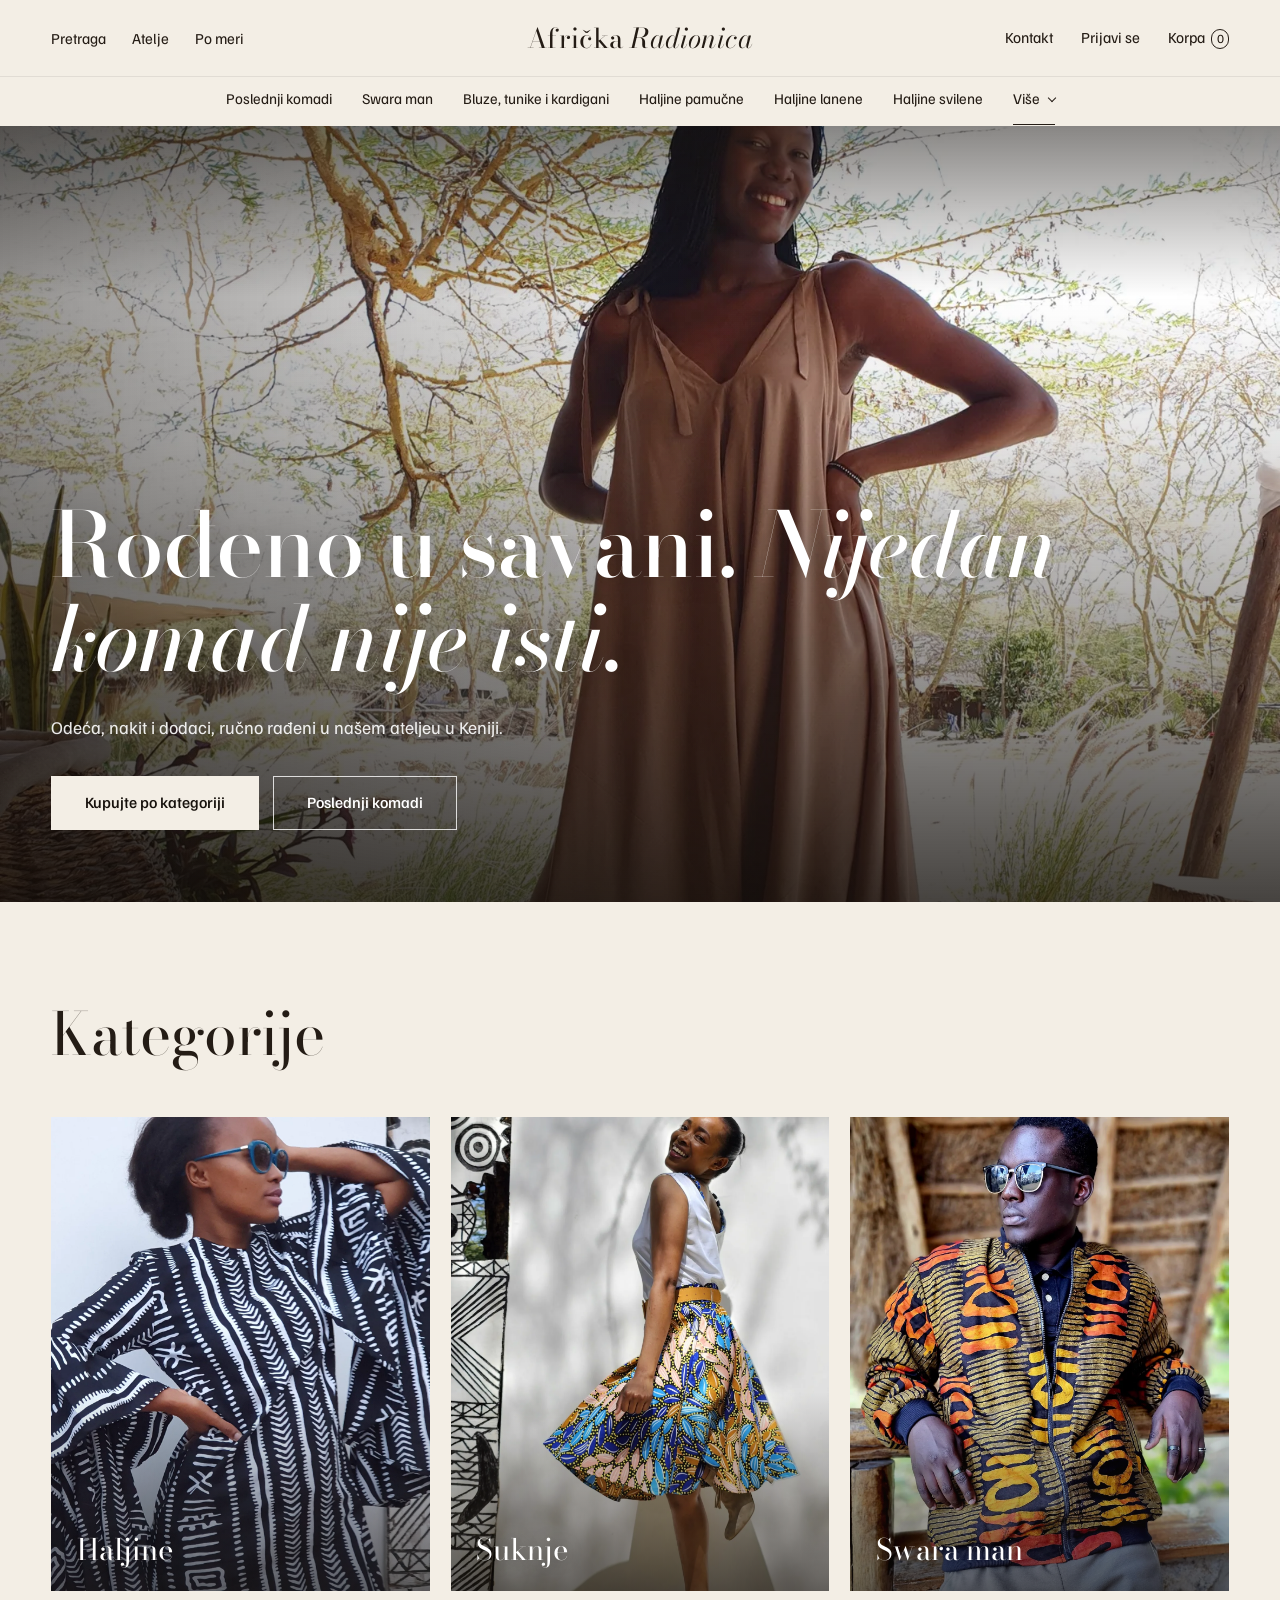
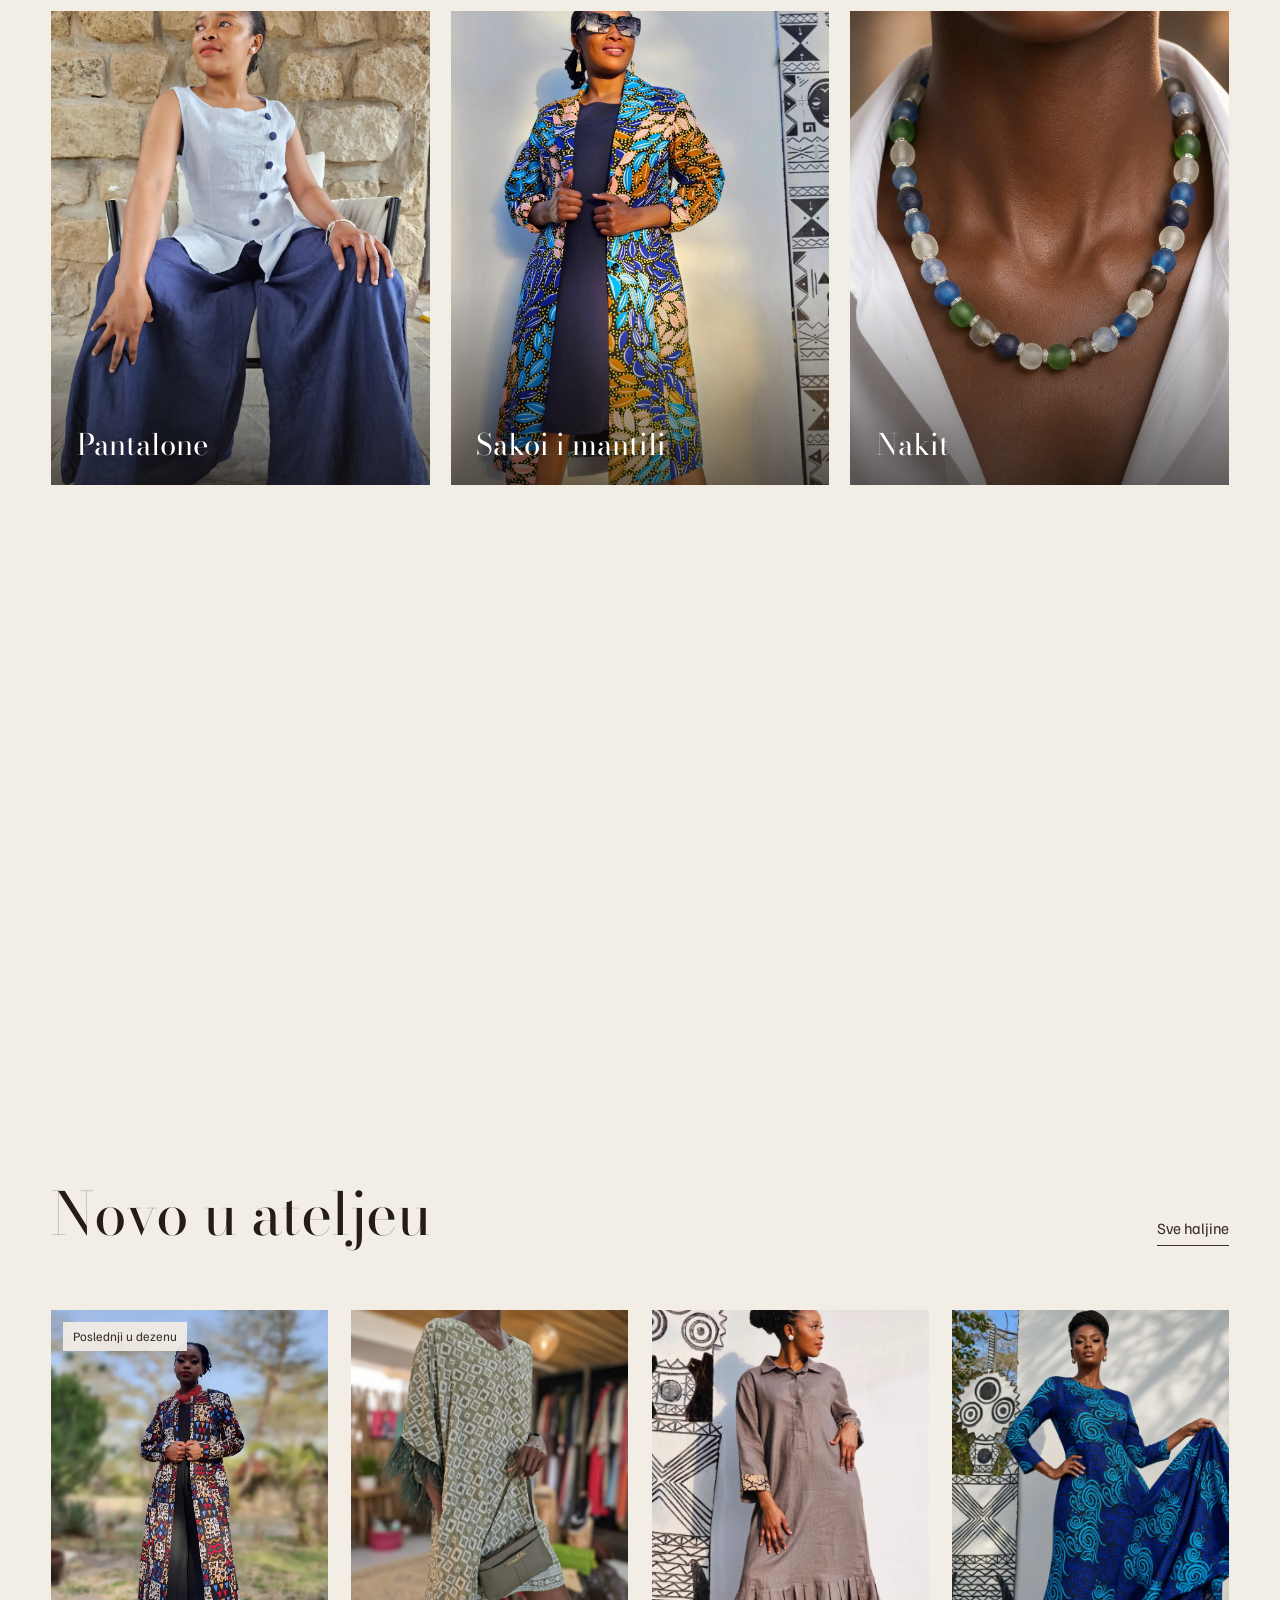
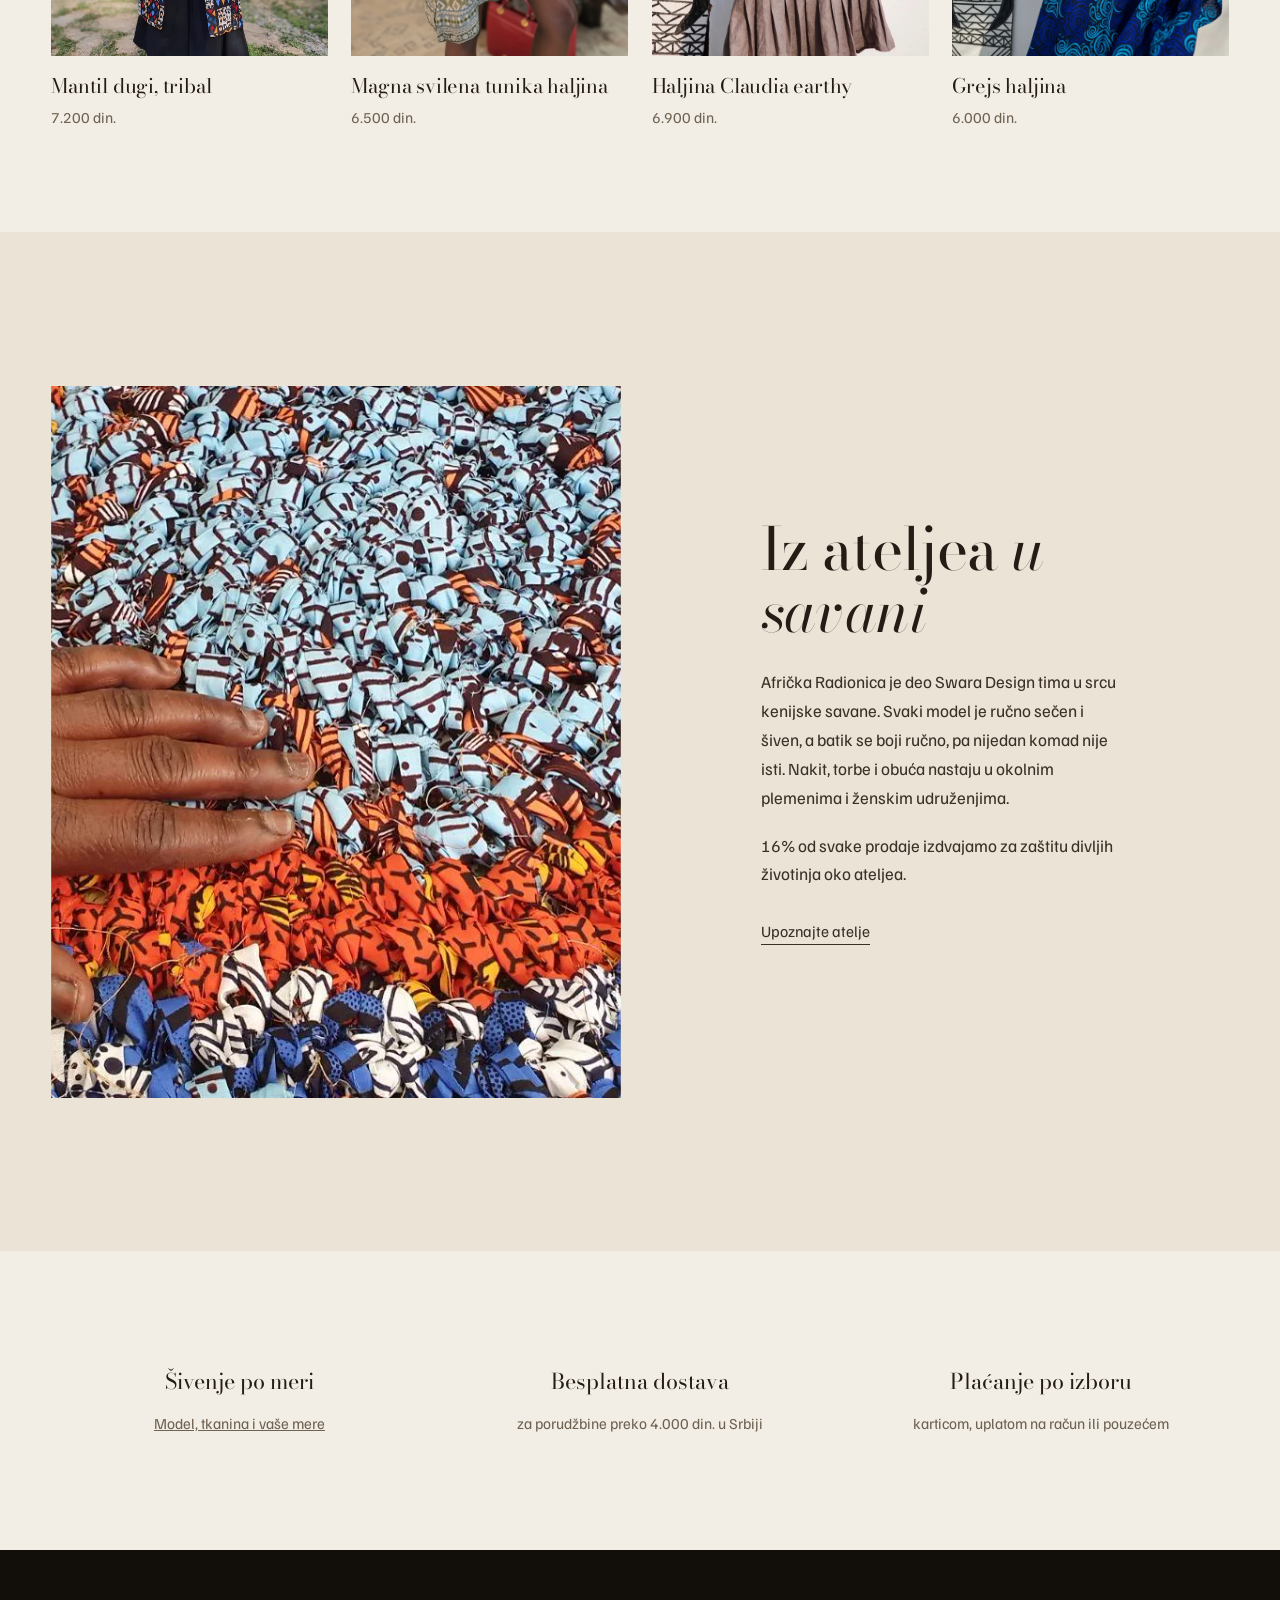
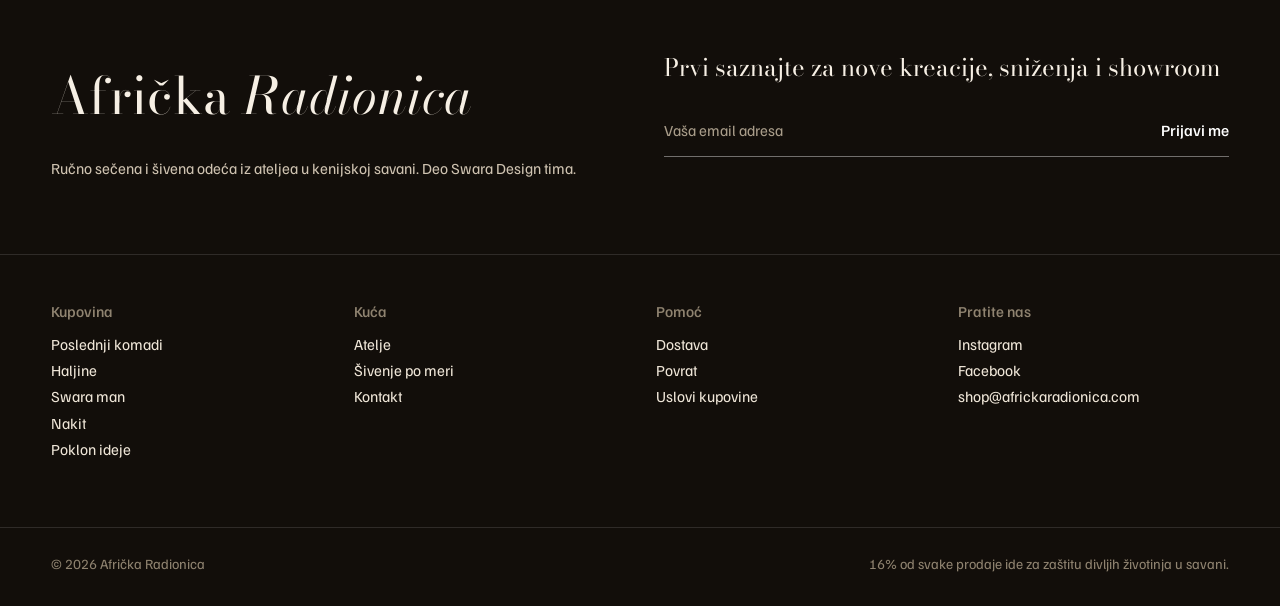
==== index.html @ 35c5ecd7 "Africka Radionica website preview" ====
<!doctype html>
<html lang="sr-Latn">
<head>
<meta charset="utf-8">
<meta name="viewport" content="width=device-width, initial-scale=1">
<title>Afrička Radionica | Ručno rađena odeća iz kenijske savane</title>
<meta name="description" content="Unikatni komadi od afričkog pamuka, lana i svile, ručno sečeni i šiveni u ateljeu u kenijskoj savani. Šivenje po meri. Dostava širom Srbije i Evrope.">
<!-- Mockup: ukloniti noindex pri puštanju -->
<meta name="robots" content="noindex, nofollow">
<meta property="og:title" content="Afrička Radionica | Ručno rađena odeća iz kenijske savane">
<meta property="og:description" content="Unikatni komadi od afričkog pamuka, lana i svile, ručno sečeni i šiveni u ateljeu u kenijskoj savani. Šivenje po meri. Dostava širom Srbije i Evrope.">
<meta property="og:type" content="website">
<meta property="og:site_name" content="Afrička Radionica">
<meta name="theme-color" content="#f3eee5">
<link rel="preconnect" href="https://fonts.googleapis.com">
<link rel="preconnect" href="https://fonts.gstatic.com" crossorigin>
<link rel="stylesheet" href="https://fonts.googleapis.com/css2?family=Bodoni+Moda:ital,opsz,wght@0,6..96,400;0,6..96,500;1,6..96,400&family=Familjen+Grotesk:wght@400;500&display=swap">
<script>document.documentElement.classList.add('js')</script>
<link rel="stylesheet" href="css/site.css?v=a1a77505">
<script src="js/katalog.js?v=a1a77505" defer></script>
<script src="js/site.js?v=a1a77505" defer></script>
</head>
<body class="home">
<a class="skip" href="#main">Preskoči na sadržaj</a>
<header class="hdr">
  <div class="hdr-in">
    <button class="menu-btn" type="button" aria-expanded="false" aria-controls="meni"><span aria-hidden="true"></span><span class="sr">Meni</span></button>
    <div class="util">
      <a href="kategorija.html" class="t-link">Pretraga</a>
      <a href="atelje.html" class="t-link">Atelje</a>
      <a href="kontakt.html#po-meri" class="t-link">Po meri</a>
    </div>
    <a class="mark" href="index.html" aria-label="Afrička Radionica, početna">Afrička <i>Radionica</i></a>
    <div class="tools">
      <a href="kontakt.html" class="t-link">Kontakt</a>
      <a href="#" class="t-link">Prijavi se</a>
      <a href="#" class="bag" aria-label="Korpa, 0 artikala">Korpa <span>0</span></a>
    </div>
  </div>
  <nav id="meni" class="cats" aria-label="Kategorije">
    <ul class="cats-main">
      <li><a href="kategorija.html?k=poslednji-komadi">Poslednji komadi</a></li>
      <li><a href="kategorija.html?k=swara-man">Swara man</a></li>
      <li><a href="kategorija.html?k=bluze-tunike-kardigani">Bluze, tunike i kardigani</a></li>
      <li><a href="kategorija.html?k=haljine-pamucne">Haljine pamučne</a></li>
      <li><a href="kategorija.html?k=haljine-lanene">Haljine lanene</a></li>
      <li><a href="kategorija.html?k=haljine-svilene">Haljine svilene</a></li>
      <li class="more">
        <button type="button" class="more-btn" aria-expanded="false" aria-controls="vise">Više</button>
        <ul id="vise" class="more-list">
          <li><a href="kategorija.html?k=kombinezoni">Kombinezoni</a></li>
          <li><a href="kategorija.html?k=nakit">Nakit</a></li>
          <li><a href="kategorija.html?k=pantalone-lanene">Pantalone lanene</a></li>
          <li><a href="kategorija.html?k=pantalone-pamucne">Pantalone pamučne</a></li>
          <li><a href="kategorija.html?k=pantalone-svilene">Pantalone svilene</a></li>
          <li><a href="kategorija.html?k=poklon-ideje">Poklon ideje</a></li>
          <li><a href="kategorija.html?k=sakoi-mantili">Sakoi i mantili</a></li>
          <li><a href="kategorija.html?k=suknje">Suknje</a></li>
          <li><a href="kategorija.html?k=tkanine">Tkanine</a></li>
          <li><a href="kategorija.html?k=torbe-cegeri">Torbe i cegeri</a></li>
          <li><a href="kategorija.html?k=obuca">Obuća</a></li>
          <li><a href="https://www.africkaradionica.com/blog">Blog</a></li>
        </ul>
      </li>
    </ul>
    <ul class="cats-mob">
      <li><a href="atelje.html">Atelje</a></li>
      <li><a href="kontakt.html#po-meri">Šivenje po meri</a></li>
      <li><a href="kontakt.html">Kontakt</a></li>
    </ul>
  </nav>
</header>
<main id="main">
<section class="hero on-img">
  <img src="slike/kombinezon-savana.webp" alt="Kombinezon Afričke Radionice u kenijskoj savani, među akacijama" width="1600" height="1600" fetchpriority="high">
  <div class="hero-txt wrap">
    <h1 class="h-in">Rođeno u savani. <i>Nijedan komad nije isti.</i></h1>
    <p class="h-in" style="--d:.5s">Odeća, nakit i dodaci, ručno rađeni u našem ateljeu u Keniji.</p>
    <div class="actions h-in" style="--d:.8s">
      <a class="btn" href="#kategorije">Kupujte po kategoriji</a>
      <a class="btn btn-ghost" href="kategorija.html?k=poslednji-komadi">Poslednji komadi</a>
    </div>
  </div>
</section>

<section class="sec-s" id="kategorije">
  <div class="wrap">
    <h2 class="rv" style="margin-bottom:clamp(30px,4vw,52px)">Kategorije</h2>
    <div class="cat-grid">
      <a class="ctile rv" href="kategorija.html?k=haljine-pamucne"><img src="slike/haljina-lea-mystique.webp" alt="" loading="lazy" width="1600" height="1600"><span>Haljine</span></a>
      <a class="ctile rv" style="--d:.06s" href="kategorija.html?k=suknje"><img src="slike/suknja-primavera.webp" alt="" loading="lazy" width="1400" height="1866"><span>Suknje</span></a>
      <a class="ctile rv" style="--d:.12s" href="kategorija.html?k=swara-man"><img src="slike/bomber-batik.webp" alt="" loading="lazy" width="1400" height="1866"><span>Swara man</span></a>
      <a class="ctile rv" href="kategorija.html?k=pantalone-lanene"><img src="slike/palazzo-indigo.webp" alt="" loading="lazy" width="1200" height="1600"><span>Pantalone</span></a>
      <a class="ctile rv" style="--d:.06s" href="kategorija.html?k=sakoi-mantili"><img src="slike/mantil-primavera.webp" alt="" loading="lazy" width="1200" height="1600"><span>Sakoi i mantili</span></a>
      <a class="ctile rv" style="--d:.12s" href="kategorija.html?k=nakit"><img src="slike/ogrlica-staklene-perle.webp" alt="" loading="lazy" width="1264" height="1568"><span>Nakit</span></a>
      <a class="ctile rv" href="kategorija.html?k=obuca"><img src="slike/sandale-perlice.webp" alt="" loading="lazy" width="1209" height="1210"><span>Japanke i sandale</span></a>
      <a class="ctile rv" style="--d:.06s" href="kategorija.html?k=torbe-cegeri"><img src="slike/ceger-tribal.webp" alt="" loading="lazy" width="1200" height="1600"><span>Torbe i cegeri</span></a>
      <a class="ctile rv" style="--d:.12s" href="kategorija.html?k=poklon-ideje"><img src="slike/kikoy-bela-kafa.webp" alt="" loading="lazy" width="1200" height="1600"><span>Poklon ideje</span></a>
    </div>
  </div>
</section>

<section class="sec-s">
  <div class="wrap">
    <div class="head2 rv">
      <h2>Novo u ateljeu</h2>
      <a class="more" href="kategorija.html?k=haljine-pamucne">Sve haljine</a>
    </div>
    <div class="grid">
      <a class="prod rv" href="proizvod.html"><div class="ph"><img src="slike/mantil-tribal.webp" alt="Mantil dugi, tribal" loading="lazy" width="912" height="1136"><em>Poslednji u dezenu</em></div><h3>Mantil dugi, tribal</h3><p>7.200 din.</p></a>
      <a class="prod rv" style="--d:.1s" href="proizvod.html"><div class="ph"><img src="slike/tunika-magna-svilena.webp" alt="Magna svilena tunika haljina" loading="lazy" width="1264" height="1568"></div><h3>Magna svilena tunika haljina</h3><p>6.500 din.</p></a>
      <a class="prod rv" style="--d:.2s" href="proizvod.html"><div class="ph"><img src="slike/haljina-claudia.webp" alt="Haljina Claudia earthy" loading="lazy" width="1440" height="1920"></div><h3>Haljina Claudia earthy</h3><p>6.900 din.</p></a>
      <a class="prod rv" style="--d:.3s" href="proizvod.html"><div class="ph"><img src="slike/haljina-grejs.webp" alt="Grejs haljina tirkizno teget" loading="lazy" width="1264" height="1568"></div><h3>Grejs haljina</h3><p>6.000 din.</p></a>
    </div>
  </div>
</section>

<section class="sec sandbg">
  <div class="wrap split">
    <div class="img rv-img"><img src="slike/perle-tekstura.webp" alt="Ruka na ručno rađenom šarenom detalju" loading="lazy" width="1600" height="758"></div>
    <div class="txt rv">
      <h2>Iz ateljea <i>u savani</i></h2>
      <p>Afrička Radionica je deo Swara Design tima u srcu kenijske savane. Svaki model je ručno sečen i šiven, a batik se boji ručno, pa nijedan komad nije isti. Nakit, torbe i obuća nastaju u okolnim plemenima i ženskim udruženjima.</p>
      <p>16% od svake prodaje izdvajamo za zaštitu divljih životinja oko ateljea.</p>
      <p style="margin-top:28px"><a class="more" href="atelje.html">Upoznajte atelje</a></p>
    </div>
  </div>
</section>

<section class="sec-s">
  <div class="wrap svc">
    <div class="rv"><b>Šivenje po meri</b><span><a href="kontakt.html#po-meri">Model, tkanina i vaše mere</a></span></div>
    <div class="rv" style="--d:.1s"><b>Besplatna dostava</b><span>za porudžbine preko 4.000 din. u Srbiji</span></div>
    <div class="rv" style="--d:.2s"><b>Plaćanje po izboru</b><span>karticom, uplatom na račun ili pouzećem</span></div>
  </div>
</section>
</main>
<footer class="ftr">
  <div class="wrap ftr-top">
    <div class="ftr-brand">
      <p class="mark mark-lg">Afrička <i>Radionica</i></p>
      <p>Ručno sečena i šivena odeća iz ateljea u kenijskoj savani. Deo Swara Design tima.</p>
    </div>
    <form class="news" onsubmit="event.preventDefault();this.querySelector('.news-ok').hidden=false">
      <label for="n-email">Prvi saznajte za nove kreacije, sniženja i showroom</label>
      <div class="news-row">
        <input id="n-email" type="email" name="email" autocomplete="email" placeholder="Vaša email adresa" required>
        <button type="submit">Prijavi me</button>
      </div>
      <p class="news-ok" hidden>Hvala. Ovo je pregled novog sajta, pa prijava još nije povezana.</p>
    </form>
  </div>
  <div class="wrap ftr-cols">
    <div><h2>Kupovina</h2><p><a href="kategorija.html?k=poslednji-komadi">Poslednji komadi</a><br><a href="kategorija.html?k=haljine-pamucne">Haljine</a><br><a href="kategorija.html?k=swara-man">Swara man</a><br><a href="kategorija.html?k=nakit">Nakit</a><br><a href="kategorija.html?k=poklon-ideje">Poklon ideje</a></p></div>
    <div><h2>Kuća</h2><p><a href="atelje.html">Atelje</a><br><a href="kontakt.html#po-meri">Šivenje po meri</a><br><a href="kontakt.html">Kontakt</a></p></div>
    <div><h2>Pomoć</h2><p><a href="https://www.africkaradionica.com/shipping-policy">Dostava</a><br><a href="https://www.africkaradionica.com/refund-policy">Povrat</a><br><a href="https://www.africkaradionica.com/terms-of-service">Uslovi kupovine</a></p></div>
    <div><h2>Pratite nas</h2><p><a href="https://www.instagram.com/africka.radionica/" target="_blank" rel="noopener">Instagram</a><br><a href="https://www.facebook.com/moja.africka.radionica" target="_blank" rel="noopener">Facebook</a><br><a href="mailto:shop@africkaradionica.com">shop@africkaradionica.com</a></p></div>
  </div>
  <div class="wrap ftr-legal"><p>© 2026 Afrička Radionica</p><p>16% od svake prodaje ide za zaštitu divljih životinja u savani.</p></div>
</footer>
</body>
</html>
---- css/site.css ----
/* Afrička Radionica — mockup v2 (18.11.2026). Bodoni Moda + Familjen Grotesk. */
:root{
  --ivory:#f3eee5;
  --ivory-2:#ebe3d6;
  --sand:#d9ccb6;
  --ebony:#17120d;
  --ink:#241c15;
  --text:#3a3027;
  --muted:#6e6253;
  --line:#d6cbb9;
  --terra:#9a4526;
  --terra-2:#b8643d;
  --gold:#a88653;
  --night:#120e0a;
  --serif:"Bodoni Moda",Didot,"Bodoni 72",Georgia,serif;
  --sans:"Familjen Grotesk",system-ui,-apple-system,"Segoe UI",sans-serif;
  --gut:clamp(16px,4vw,56px);
  --ease:cubic-bezier(.22,.61,.24,1);
}
*,*::before,*::after{box-sizing:border-box}
html{-webkit-text-size-adjust:100%;scroll-behavior:smooth}
body{margin:0;background:var(--ivory);color:var(--text);font:400 17px/1.7 var(--sans);-webkit-font-smoothing:antialiased;overflow-x:hidden}
img{display:block;max-width:100%;height:auto}
a{color:inherit}
p{margin:0 0 1.1em}
h1,h2,h3{font-family:var(--serif);font-weight:400;color:var(--ink);margin:0;line-height:1.05;letter-spacing:-.01em}
h1{font-size:clamp(2.8rem,7vw,6.6rem)}
h2{font-size:clamp(2.1rem,4.6vw,4.2rem)}
h3{font-size:clamp(1.35rem,2vw,1.75rem);line-height:1.2}
h1 i,h2 i,h3 i{font-style:italic}
.wrap{max-width:1360px;margin:0 auto;padding:0 var(--gut)}
.narrow{max-width:900px;margin:0 auto;padding:0 var(--gut)}
.sr{position:absolute;width:1px;height:1px;overflow:hidden;clip:rect(0 0 0 0);white-space:nowrap}
.skip{position:absolute;left:12px;top:-60px;background:var(--ebony);color:#fff;padding:10px 14px;z-index:100}
.skip:focus{top:12px}
:focus-visible{outline:1px solid var(--terra);outline-offset:4px}
.tbc{background:#fff1c2;color:#5a4300;border-bottom:1px dashed #a07a00;padding:0 .2em;cursor:help}

/* Links and buttons */
.btn{display:inline-flex;align-items:center;justify-content:center;gap:.7em;font:500 .98rem/1 var(--sans);padding:1.15em 2.1em;border:1px solid var(--ebony);background:var(--ebony);color:var(--ivory);text-decoration:none;transition:background .5s var(--ease),color .5s var(--ease),border-color .5s var(--ease);cursor:pointer}
.btn:hover{background:var(--terra);border-color:var(--terra)}
.btn-ghost{background:transparent;color:var(--ebony)}
.btn-ghost:hover{background:var(--ebony);color:var(--ivory);border-color:var(--ebony)}
.on-img .btn{background:var(--ivory);color:var(--ebony);border-color:var(--ivory)}
.on-img .btn:hover{background:var(--terra);color:#fff;border-color:var(--terra)}
.on-img .btn-ghost{background:transparent;color:#fff;border-color:rgba(255,255,255,.8)}
.on-img .btn-ghost:hover{background:#fff;color:var(--ebony)}
.more{font-size:.98rem;text-decoration:none;border-bottom:1px solid currentColor;padding-bottom:3px;transition:color .4s,border-color .4s}
.more:hover{color:var(--terra)}

/* Header */
.hdr{position:sticky;top:0;z-index:50;background:rgba(243,238,229,.94);backdrop-filter:blur(10px);-webkit-backdrop-filter:blur(10px);border-bottom:1px solid transparent;transition:background .6s var(--ease),border-color .6s,color .6s}
.hdr.scrolled{border-bottom-color:var(--line)}
.hdr-in{display:grid;grid-template-columns:1fr auto 1fr;align-items:center;height:84px;padding:0 var(--gut);max-width:1600px;margin:0 auto}
.nav{display:flex;gap:30px;font-size:.96rem}
.nav a,.t-link,.bag{text-decoration:none;padding:6px 0;border-bottom:1px solid transparent;transition:border-color .4s}
.nav a:hover,.t-link:hover,.bag:hover{border-bottom-color:currentColor}
.nav a[aria-current="page"],.t-link[aria-current="page"]{border-bottom-color:currentColor}
.nav .nav-mob{display:none}
.mark{font-family:var(--serif);font-size:1.7rem;letter-spacing:.005em;text-decoration:none;color:inherit;white-space:nowrap;margin:0}
.mark i{font-style:italic}
.tools{display:flex;justify-content:flex-end;gap:28px;font-size:.96rem}
.bag span{display:inline-block;min-width:1.4em;text-align:center;margin-left:.3em;border:1px solid currentColor;border-radius:999px;font-size:.78rem;line-height:1.4em}
.menu-btn{display:none;width:44px;height:44px;border:0;background:none;color:inherit;cursor:pointer;position:relative;padding:0}
.menu-btn span:first-child,.menu-btn span:first-child::before{position:absolute;left:10px;width:24px;height:1px;background:currentColor;transition:transform .4s var(--ease)}
.menu-btn span:first-child{top:18px}
.menu-btn span:first-child::before{content:"";left:0;top:8px}
.menu-btn[aria-expanded="true"] span:first-child{transform:translateY(4px) rotate(45deg)}
.menu-btn[aria-expanded="true"] span:first-child::before{transform:translateY(-8px) rotate(-90deg)}
/* transparent header over the hero (home) */
.home .hdr{position:fixed;left:0;right:0;background:transparent;color:#fff;backdrop-filter:none;-webkit-backdrop-filter:none}
.home .hdr.scrolled{background:rgba(243,238,229,.95);color:var(--ink);backdrop-filter:blur(10px);-webkit-backdrop-filter:blur(10px)}

/* Hero */
.hero{position:relative;height:100svh;min-height:620px;max-height:980px;overflow:hidden;color:#fff;background:var(--night)}
.hero img{position:absolute;inset:0;width:100%;height:100%;object-fit:cover;object-position:50% 40%;transform:scale(1.08);animation:breathe 14s var(--ease) forwards}
@keyframes breathe{to{transform:scale(1)}}
.hero::after{content:"";position:absolute;inset:0;background:linear-gradient(180deg,rgba(18,14,10,.45) 0%,rgba(18,14,10,0) 30%,rgba(18,14,10,.15) 55%,rgba(18,14,10,.72) 100%)}
.hero-txt{position:absolute;left:0;right:0;bottom:clamp(40px,8vh,96px);z-index:2}
.hero h1{color:#fff;max-width:11.5em}
.hero p{max-width:34em;font-size:clamp(1.02rem,1.4vw,1.2rem);color:rgba(255,255,255,.9);margin:26px 0 34px}
.hero .actions{display:flex;flex-wrap:wrap;gap:14px}
.scroll-cue{position:absolute;right:var(--gut);bottom:clamp(40px,8vh,96px);z-index:2;width:1px;height:70px;background:rgba(255,255,255,.35);overflow:hidden}
.scroll-cue::after{content:"";position:absolute;left:0;top:-30px;width:1px;height:30px;background:#fff;animation:cue 2.6s var(--ease) infinite}
@keyframes cue{to{top:70px}}

/* Sections */
.sec{padding:clamp(88px,12vw,180px) 0}
.sec-s{padding:clamp(64px,8vw,120px) 0}
.statement{font-family:var(--serif);font-size:clamp(1.7rem,3.3vw,3rem);line-height:1.28;color:var(--ink);letter-spacing:-.005em}
.statement i{color:var(--terra)}
.sig{margin-top:34px;color:var(--muted)}
.line{border-top:1px solid var(--line)}
.dark{background:var(--night);color:#e9e0d2}
.dark h2,.dark h3{color:#f6efe4}
.dark .muted{color:#b5a893}
.sandbg{background:var(--ivory-2)}
.muted{color:var(--muted)}
.head2{display:flex;justify-content:space-between;align-items:flex-end;gap:24px;margin-bottom:clamp(36px,5vw,64px);flex-wrap:wrap}
.head2 p{max-width:30em;margin:0;color:var(--muted)}

/* Collections */
.coll{display:grid;grid-template-columns:repeat(12,minmax(0,1fr));gap:clamp(12px,1.6vw,24px)}
.tile{position:relative;overflow:hidden;color:#fff;text-decoration:none;display:block;background:var(--sand)}
.tile img{width:100%;height:100%;object-fit:cover;transition:transform 1.6s var(--ease)}
.tile:hover img{transform:scale(1.05)}
.tile::after{content:"";position:absolute;inset:0;background:linear-gradient(180deg,transparent 55%,rgba(18,14,10,.6))}
.tile span{position:absolute;left:clamp(18px,2.4vw,34px);bottom:clamp(18px,2.4vw,30px);z-index:2;font-family:var(--serif);font-size:clamp(1.6rem,2.8vw,2.6rem);line-height:1.1}
.tile span small{display:block;font-family:var(--sans);font-size:.95rem;margin-top:8px;opacity:.9}
.t-a{grid-column:1/8;aspect-ratio:7/8}
.t-b{grid-column:8/13;aspect-ratio:5/8}
.t-c{grid-column:1/6;aspect-ratio:5/6;margin-top:clamp(0px,6vw,90px)}
.t-d{grid-column:6/13;aspect-ratio:7/6}

/* Split story blocks */
.split{display:grid;grid-template-columns:repeat(12,minmax(0,1fr));gap:clamp(20px,3vw,48px);align-items:center}
.split .img{grid-column:1/7;overflow:hidden}
.split .img img{width:100%;aspect-ratio:4/5;object-fit:cover;transition:transform 1.6s var(--ease)}
.split .img:hover img{transform:scale(1.03)}
.split .txt{grid-column:8/12}
.split.rev .img{grid-column:7/13;order:2}
.split.rev .txt{grid-column:2/6;order:1}
.split .txt h2{margin-bottom:26px}
.split .txt p{color:var(--text)}
.dark .split .txt p{color:#d9cfbf}
.caption{font-size:.88rem;color:var(--muted);margin-top:12px}

/* Product grid */
.grid{display:grid;grid-template-columns:repeat(4,minmax(0,1fr));gap:clamp(28px,3vw,44px) clamp(14px,1.8vw,26px)}
.prod{text-decoration:none;display:block}
.prod .ph{overflow:hidden;background:var(--ivory-2);aspect-ratio:4/5;position:relative}
.prod .ph img{width:100%;height:100%;object-fit:cover;transition:transform 1.4s var(--ease),opacity .6s}
.prod:hover .ph img{transform:scale(1.04)}
.prod .ph em{position:absolute;left:12px;top:12px;font-style:normal;font-size:.8rem;background:rgba(243,238,229,.92);padding:4px 10px}
.prod h3{font-family:var(--serif);font-size:1.25rem;margin-top:18px}
.prod p{margin:6px 0 0;font-size:.95rem;color:var(--muted)}
.chips{display:flex;flex-wrap:wrap;gap:10px;margin-bottom:clamp(30px,4vw,52px)}
.chips a{text-decoration:none;font-size:.95rem;padding:9px 18px;border:1px solid var(--line);transition:border-color .4s,background .4s}
.chips a:hover,.chips a.on{border-color:var(--ebony)}
.chips a.on{background:var(--ebony);color:var(--ivory)}

/* Conservation band */
.band{position:relative;overflow:hidden;color:#fff;min-height:70vh;display:flex;align-items:flex-end}
.band img{position:absolute;inset:0;width:100%;height:100%;object-fit:cover;filter:saturate(.85)}
.band::after{content:"";position:absolute;inset:0;background:linear-gradient(90deg,rgba(18,14,10,.82),rgba(18,14,10,.35))}
.band .wrap{position:relative;z-index:2;padding-top:90px;padding-bottom:90px}
.band .big{font-family:var(--serif);font-size:clamp(5rem,14vw,12rem);line-height:.9;color:#fff;margin:0 0 20px}
.band p{max-width:30em;font-size:1.12rem;color:rgba(255,255,255,.9)}

/* Made to measure steps */
.steps{display:grid;grid-template-columns:repeat(4,minmax(0,1fr));gap:clamp(20px,3vw,40px);counter-reset:s;margin-top:clamp(36px,5vw,64px)}
.steps li{list-style:none;border-top:1px solid var(--line);padding-top:24px;counter-increment:s}
.steps li::before{content:counter(s);display:block;font-family:var(--serif);font-style:italic;font-size:2.4rem;color:var(--terra);line-height:1;margin-bottom:16px}
.steps h3{font-size:1.3rem;margin-bottom:10px}
.steps p{margin:0;color:var(--muted);font-size:.98rem}
.steps-wrap{margin:0;padding:0}

/* Service strip */
.svc{display:grid;grid-template-columns:repeat(3,minmax(0,1fr));gap:24px;text-align:center}
.svc div{padding:10px 18px}
.svc b{display:block;font-family:var(--serif);font-weight:400;font-size:1.35rem;color:var(--ink);margin-bottom:8px}
.svc span{font-size:.95rem;color:var(--muted)}

/* Page heads */
.phead{padding:clamp(70px,9vw,140px) 0 clamp(36px,5vw,64px);text-align:center}
.phead p{max-width:36em;margin:22px auto 0;color:var(--muted);font-size:1.08rem}

/* Product page */
.pdp{display:grid;grid-template-columns:minmax(0,7fr) minmax(0,5fr);gap:clamp(28px,5vw,88px);align-items:start;padding-top:clamp(28px,4vw,56px)}
.pdp-img{overflow:hidden;background:var(--ivory-2);cursor:zoom-in}
.pdp-img img{width:100%;aspect-ratio:4/5;object-fit:cover;transition:transform .8s var(--ease)}
.pdp-img.zoom img{transform:scale(1.6)}
.pdp-info{position:sticky;top:120px}
.crumbs{font-size:.9rem;color:var(--muted);margin-bottom:26px}
.crumbs a{text-decoration:none}
.crumbs a:hover{text-decoration:underline}
.pdp-info h1{font-size:clamp(2.4rem,4vw,3.6rem)}
.price{font-family:var(--serif);font-size:1.6rem;margin:18px 0 6px;color:var(--ink)}
.note{font-size:.95rem;color:var(--muted)}
fieldset{border:0;padding:0;margin:30px 0 0}
legend{font-weight:500;margin-bottom:12px;color:var(--ink)}
.sizes{display:flex;gap:10px;flex-wrap:wrap}
.sizes label{position:relative}
.sizes input{position:absolute;opacity:0;inset:0;cursor:pointer}
.sizes span{display:inline-block;padding:12px 22px;border:1px solid var(--line);transition:border-color .3s,background .3s}
.sizes input:checked + span{border-color:var(--ebony);background:var(--ebony);color:var(--ivory)}
.sizes input:focus-visible + span{outline:1px solid var(--terra);outline-offset:3px}
.pdp-actions{display:grid;gap:12px;margin-top:30px}
.pdp-actions .btn{width:100%}
.acc{border-top:1px solid var(--line);margin-top:36px}
.acc details{border-bottom:1px solid var(--line)}
.acc summary{cursor:pointer;list-style:none;padding:20px 0;display:flex;justify-content:space-between;font-weight:500;color:var(--ink)}
.acc summary::-webkit-details-marker{display:none}
.acc summary::after{content:"+";font-family:var(--serif);font-size:1.4rem;line-height:1;transition:transform .4s var(--ease)}
.acc details[open] summary::after{transform:rotate(45deg)}
.acc details p{color:var(--text);font-size:.98rem}
.added{margin-top:14px;font-size:.95rem;color:var(--terra)}

/* Contact */
.contact{display:grid;grid-template-columns:minmax(0,7fr) minmax(0,4fr);gap:clamp(32px,6vw,96px);align-items:start}
.form{display:grid;grid-template-columns:repeat(2,minmax(0,1fr));gap:26px 22px}
.f{display:flex;flex-direction:column;gap:8px}
.f-wide{grid-column:1/-1}
.f label{font-weight:500;color:var(--ink);font-size:.98rem}
.f .req{color:var(--terra)}
.f input,.f select,.f textarea{font:inherit;font-size:1rem;color:var(--ink);background:transparent;border:0;border-bottom:1px solid #a89a85;border-radius:0;padding:10px 2px;min-height:46px;width:100%;transition:border-color .3s}
.f textarea{min-height:130px;resize:vertical}
.f input:focus,.f select:focus,.f textarea:focus{outline:none;border-bottom-color:var(--ebony);box-shadow:0 1px 0 0 var(--ebony)}
.f [aria-invalid="true"]{border-bottom-color:#a3261b}
.err{font-size:.9rem;color:#a3261b;margin:0}
.err:empty{display:none}
.status{grid-column:1/-1;padding:16px 18px;font-size:.98rem}
.status[hidden]{display:none}
.status.ok{background:#e8eee0;color:#2c3d1b}
.status.bad{background:#f6e3df;color:#6e1c12}
.aside-card{border-top:1px solid var(--ebony);padding-top:22px;margin-bottom:40px}
.aside-card h2{font-size:1.6rem;margin-bottom:14px}
.aside-card p{margin-bottom:8px}

/* Footer */
.ftr{background:var(--night);color:#cfc3b1;padding:clamp(70px,8vw,110px) 0 30px;font-size:.96rem}
.ftr a{text-decoration:none;color:#efe6d8}
.ftr a:hover{color:#fff;text-decoration:underline}
.ftr-top{display:grid;grid-template-columns:minmax(0,1fr) minmax(0,1fr);gap:48px;padding-bottom:56px;border-bottom:1px solid rgba(255,255,255,.12)}
.ftr .mark-lg{font-size:clamp(2.2rem,4vw,3.4rem);color:#f6efe4;margin-bottom:16px}
.news label{display:block;font-family:var(--serif);font-size:1.5rem;color:#f6efe4;line-height:1.3;margin-bottom:22px}
.news-row{display:flex;border-bottom:1px solid rgba(255,255,255,.4)}
.news-row input{flex:1;min-width:0;background:transparent;border:0;color:#fff;font:inherit;padding:12px 0}
.news-row input::placeholder{color:#a99d8a}
.news-row input:focus{outline:none}
.news-row button{background:none;border:0;color:#fff;font:500 .98rem var(--sans);cursor:pointer;padding:0 0 0 16px}
.news-ok{margin-top:14px;color:#e2c28d}
.ftr-cols{display:grid;grid-template-columns:repeat(4,minmax(0,1fr));gap:32px;padding:48px var(--gut) 48px}
.ftr h2{font-family:var(--sans);font-size:.95rem;font-weight:500;color:#8f8370;margin:0 0 12px;letter-spacing:0}
.ftr-legal{display:flex;justify-content:space-between;flex-wrap:wrap;gap:10px;font-size:.88rem;color:#8f8370;border-top:1px solid rgba(255,255,255,.12);padding-top:24px}
.ftr-legal p{margin:0}

/* Reveal */
.js .rv{opacity:0;transform:translateY(34px);transition:opacity 1.3s var(--ease),transform 1.3s var(--ease);transition-delay:var(--d,0s)}
.js .rv.in{opacity:1;transform:none}
.js .rv-img{clip-path:inset(12% 0 0 0);transition:clip-path 1.6s var(--ease)}
.js .rv-img.in{clip-path:inset(0 0 0 0)}
.js .hero .h-in{opacity:0;transform:translateY(24px);animation:hin 1.6s var(--ease) forwards;animation-delay:var(--d,.2s)}
@keyframes hin{to{opacity:1;transform:none}}

/* Tablet */
@media (max-width:1080px){
  .nav{gap:20px}
  .tools .t-link:first-child{display:none}
  .grid{grid-template-columns:repeat(3,minmax(0,1fr))}
  .split .txt{grid-column:8/13}
  .split.rev .txt{grid-column:1/6}
  .steps{grid-template-columns:repeat(2,minmax(0,1fr))}
  .pdp{grid-template-columns:minmax(0,1fr) minmax(0,1fr)}
}
/* Phone */
@media (max-width:780px){
  body{font-size:16px}
  .hdr-in{grid-template-columns:44px 1fr auto;height:66px}
  .mark{font-size:1.32rem;text-align:center}
  .menu-btn{display:block}
  .tools .t-link{display:none}
  .nav{display:none;position:fixed;left:0;right:0;top:66px;bottom:0;background:var(--ivory);color:var(--ink);flex-direction:column;gap:0;padding:20px var(--gut);font-family:var(--serif);font-size:1.9rem;overflow:auto}
  .nav.open{display:flex}
  .nav a{padding:14px 0;border-bottom:1px solid var(--line)}
  .nav .nav-mob{display:block}
  .home .hdr.menu-open{background:var(--ivory);color:var(--ink)}
  .coll{grid-template-columns:minmax(0,1fr)}
  .t-a,.t-b,.t-c,.t-d{grid-column:1/-1;aspect-ratio:4/5;margin-top:0}
  .split,.split.rev{grid-template-columns:minmax(0,1fr)}
  .split .img,.split.rev .img,.split .txt,.split.rev .txt{grid-column:1/-1;order:0}
  .grid{grid-template-columns:repeat(2,minmax(0,1fr))}
  .prod h3{font-size:1.05rem;margin-top:12px}
  .steps{grid-template-columns:minmax(0,1fr)}
  .svc{grid-template-columns:minmax(0,1fr);gap:8px}
  .pdp,.contact{grid-template-columns:minmax(0,1fr)}
  .pdp-info{position:static}
  .form{grid-template-columns:minmax(0,1fr)}
  .ftr-top{grid-template-columns:minmax(0,1fr)}
  .ftr-cols{grid-template-columns:repeat(2,minmax(0,1fr))}
  .scroll-cue{display:none}
  .head2{display:block}
  .head2 p{margin-top:14px}
}
@media (prefers-reduced-motion:reduce){
  *{animation:none!important;transition:none!important;scroll-behavior:auto!important}
  .js .rv,.js .hero .h-in{opacity:1;transform:none}
  .js .rv-img{clip-path:none}
  .hero img{transform:none}
}

/* Low-resolution source photos (360 px): keep them small until better photos arrive */
.split .img.lowres{max-width:440px;justify-self:center;width:100%}
.split .img.lowres img{aspect-ratio:3/2}
.band img{filter:saturate(.85) blur(2px);transform:scale(1.04)}
.hero img{object-position:50% 12%}
.hero::after{background:linear-gradient(180deg,rgba(18,14,10,.5) 0%,rgba(18,14,10,0) 22%,rgba(18,14,10,.1) 40%,rgba(18,14,10,.78) 100%),linear-gradient(90deg,rgba(18,14,10,.45),rgba(18,14,10,0) 60%)}
.hero h1{font-weight:500;text-shadow:0 2px 30px rgba(0,0,0,.25)}
.tile span{text-shadow:0 1px 18px rgba(0,0,0,.35)}

/* Conservation band without photo (source photo too small) */
.band{min-height:0;background:radial-gradient(70% 120% at 85% 20%,rgba(154,69,38,.55),transparent 60%),radial-gradient(60% 90% at 10% 100%,rgba(168,134,83,.25),transparent 60%),var(--night)}
.band::after{display:none}
.band .wrap{padding-top:clamp(90px,12vw,170px);padding-bottom:clamp(90px,12vw,170px)}
.band .big{color:#f1d6b8}
.ftr-cols a{overflow-wrap:anywhere}

/* ===== v2.1: header with full category bar (same order as the current site) ===== */
.hdr-in{height:76px}
.util{display:flex;gap:26px;font-size:.95rem}
.cats{border-top:1px solid rgba(23,18,13,.08)}
.home .hdr:not(.scrolled) .cats{border-top-color:rgba(255,255,255,.22)}
.cats-main{list-style:none;margin:0 auto;padding:0 var(--gut);display:flex;justify-content:center;flex-wrap:wrap;gap:4px 30px;max-width:1600px}
.cats-main > li > a,.more-btn{display:inline-block;padding:13px 0 12px;font:400 .93rem/1.2 var(--sans);color:inherit;text-decoration:none;border:0;border-bottom:1px solid transparent;background:none;cursor:pointer;transition:border-color .4s}
.cats-main > li > a:hover,.more-btn:hover{border-bottom-color:currentColor}
.cats a[aria-current="page"],.more-btn.has-current{border-bottom-color:currentColor;font-weight:500}
.more{position:relative}
.more-btn::after{content:"";display:inline-block;width:6px;height:6px;border-right:1px solid currentColor;border-bottom:1px solid currentColor;transform:translateY(-3px) rotate(45deg);margin-left:9px;transition:transform .3s}
.more.open .more-btn::after{transform:translateY(1px) rotate(225deg)}
.more-list{list-style:none;margin:0;padding:14px 0;position:absolute;right:-24px;top:100%;min-width:250px;background:var(--ivory);color:var(--ink);border:1px solid var(--line);box-shadow:0 24px 48px -28px rgba(23,18,13,.45);display:none;z-index:60}
.more.open .more-list{display:block}
.more-list a{display:block;padding:8px 24px;text-decoration:none;font-size:.95rem}
.more-list a:hover,.more-list a[aria-current="page"]{background:var(--ivory-2)}
.cats-mob{display:none}
.nav{display:none}

/* Category grid on home (3 x 3, like the current site) */
.cat-grid{display:grid;grid-template-columns:repeat(3,minmax(0,1fr));gap:clamp(12px,1.6vw,22px)}
.ctile{position:relative;display:block;overflow:hidden;aspect-ratio:4/5;color:#fff;text-decoration:none;background:var(--sand)}
.ctile img{width:100%;height:100%;object-fit:cover;transition:transform 1.6s var(--ease)}
.ctile:hover img{transform:scale(1.05)}
.ctile::after{content:"";position:absolute;inset:0;background:linear-gradient(180deg,transparent 58%,rgba(18,14,10,.62))}
.ctile span{position:absolute;left:clamp(16px,2vw,28px);bottom:clamp(14px,2vw,24px);z-index:2;font-family:var(--serif);font-size:clamp(1.4rem,2.3vw,2.1rem);line-height:1.1;text-shadow:0 1px 18px rgba(0,0,0,.35)}
.split .img img{aspect-ratio:4/5}
.empty{padding:40px 0;color:var(--muted);text-align:center}
.phead .crumbs{margin-bottom:18px}
.svc span a{color:inherit}

@media (max-width:1080px){
  .util .t-link:nth-child(3){display:none}
  .tools .t-link:nth-child(2){display:none}
  .cats-main{gap:4px 20px}
}
@media (max-width:780px){
  .hdr-in{grid-template-columns:44px 1fr auto;height:66px}
  .util{display:none}
  .tools .t-link{display:none}
  .cats{display:none;position:fixed;left:0;right:0;top:66px;bottom:0;background:var(--ivory);color:var(--ink);overflow:auto;padding:12px var(--gut) 40px;border-top:1px solid var(--line)}
  .cats.open{display:block}
  .cats-main{display:block;padding:0}
  .cats-main > li > a,.cats-mob a,.more-list a{display:block;padding:12px 0;font-family:var(--serif);font-size:1.45rem;border-bottom:1px solid var(--line);text-decoration:none}
  .more-btn{display:none}
  .more-list{display:block;position:static;border:0;box-shadow:none;padding:0;min-width:0;background:none}
  .more-list a:hover{background:none}
  .cats-mob{display:block;list-style:none;margin:28px 0 0;padding:0}
  .cats-mob a{font-family:var(--sans);font-size:1.05rem}
  .cat-grid{grid-template-columns:repeat(2,minmax(0,1fr));gap:10px}
  .ctile span{font-size:1.2rem}
}
.home .hdr:not(.scrolled){background:linear-gradient(180deg,rgba(18,14,10,.62),rgba(18,14,10,.25) 70%,rgba(18,14,10,0))}
.home .hdr:not(.scrolled) .cats-main > li > a,.home .hdr:not(.scrolled) .more-btn,.home .hdr:not(.scrolled) .t-link{text-shadow:0 1px 10px rgba(0,0,0,.35)}
/* Solid header on every page (clearer than transparent over the photo) */
.home .hdr,.home .hdr:not(.scrolled){position:sticky;background:rgba(243,238,229,.97);color:var(--ink);backdrop-filter:blur(10px);-webkit-backdrop-filter:blur(10px)}
.home .hdr:not(.scrolled) .cats{border-top-color:rgba(23,18,13,.08)}
.home .hdr:not(.scrolled) .cats-main > li > a,.home .hdr:not(.scrolled) .more-btn,.home .hdr:not(.scrolled) .t-link{text-shadow:none}
.hero{height:calc(100svh - 124px);min-height:560px;max-height:860px}
@media (max-width:780px){.hero{height:calc(100svh - 66px)}}
@media (max-width:780px){
  .hdr,.home .hdr,.home .hdr:not(.scrolled){backdrop-filter:none;-webkit-backdrop-filter:none;background:var(--ivory)}
  .cats{height:calc(100dvh - 66px);bottom:auto}
}
@media (max-width:780px){.more-list a,.cats-mob a{line-height:1.2}}

/* ===== Shop filters (v2.2) ===== */
.shop{display:grid;grid-template-columns:250px minmax(0,1fr);gap:clamp(28px,4vw,60px);align-items:start}
.filters{position:sticky;top:140px;max-height:calc(100vh - 160px);overflow:auto;padding-right:6px}
.f-head{display:flex;justify-content:space-between;align-items:baseline;margin-bottom:8px}
.f-head h2{font-size:1.5rem}
.f-close,.f-foot,.f-open{display:none}
.fg{border:0;border-top:1px solid var(--line);margin:0;padding:18px 0 20px}
.fg legend{font-weight:500;color:var(--ink);padding:0;margin-bottom:12px;float:left;width:100%}
.fg-list{clear:both}
.fg-list.clip .fo:nth-child(n+9){display:none}
.fo{display:flex;align-items:center;gap:12px;padding:6px 0;font-size:.95rem;cursor:pointer}
.fo input{width:17px;height:17px;margin:0;accent-color:var(--ebony);flex:none}
.fo span{flex:1}
.fo em{font-style:normal;font-size:.82rem;color:var(--muted)}
.fg-more{background:none;border:0;padding:8px 0 0;font:500 .9rem var(--sans);color:var(--terra);cursor:pointer;text-decoration:underline;text-underline-offset:3px}
.toolbar{display:flex;align-items:center;gap:20px;justify-content:space-between;border-bottom:1px solid var(--line);padding-bottom:16px;margin-bottom:18px}
.t-count{margin:0;color:var(--muted);font-size:.95rem}
.sort{display:flex;align-items:center;gap:10px;font-size:.95rem}
.sort select{font:inherit;background:transparent;border:0;border-bottom:1px solid #a89a85;padding:6px 24px 6px 2px;color:var(--ink)}
.active-f{display:flex;flex-wrap:wrap;gap:8px;margin-bottom:22px}
.active-f:empty{display:none}
.active-f button{font:inherit;font-size:.88rem;background:var(--ivory-2);border:1px solid var(--line);padding:6px 12px;cursor:pointer;color:var(--ink)}
.active-f button.clear{background:none;border-color:transparent;text-decoration:underline}
.grid-3{grid-template-columns:repeat(3,minmax(0,1fr))}
@media (max-width:1080px){.grid-3{grid-template-columns:repeat(2,minmax(0,1fr))}}
@media (max-width:900px){
  .shop{grid-template-columns:minmax(0,1fr)}
  .f-open{display:inline-flex;gap:6px;align-items:center;font:500 .95rem var(--sans);background:var(--ebony);color:var(--ivory);border:0;padding:11px 18px;cursor:pointer}
  .filters{position:fixed;inset:0;top:0;max-height:none;z-index:80;background:var(--ivory);padding:22px var(--gut) 110px;transform:translateX(-100%);transition:transform .45s var(--ease);visibility:hidden}
  .filters.open{transform:none;visibility:visible}
  .f-close{display:inline;background:none;border:0;font:500 .95rem var(--sans);text-decoration:underline;cursor:pointer;color:var(--ink)}
  .f-foot{display:grid;grid-template-columns:1fr 1fr;gap:10px;position:fixed;left:0;right:0;bottom:0;padding:14px var(--gut);background:var(--ivory);border-top:1px solid var(--line)}
  .f-foot .btn{padding:1em .8em}
  .t-count{display:none}
  .sort span{display:none}
}
.fo em{display:none}
/* Site attribute filters as collapsible groups */
.fgd{border-top:1px solid var(--line);padding:0}
.fgd summary{list-style:none;cursor:pointer;display:flex;justify-content:space-between;align-items:center;padding:16px 0;font-weight:500;color:var(--ink)}
.fgd summary::-webkit-details-marker{display:none}
.fgd summary::after{content:"+";font-family:var(--serif);font-size:1.3rem;line-height:1;transition:transform .3s var(--ease)}
.fgd[open] summary::after{transform:rotate(45deg)}
.fgd .fg-list{padding-bottom:16px;max-height:260px;overflow:auto}
.price-in{display:flex;align-items:flex-end;gap:10px}
.price-in label{display:flex;flex-direction:column;gap:4px;font-size:.85rem;color:var(--muted);flex:1;min-width:0}
.price-in input{font:inherit;font-size:.95rem;width:100%;background:transparent;border:0;border-bottom:1px solid #a89a85;padding:6px 2px;color:var(--ink)}
.price-in input:focus{outline:none;border-bottom-color:var(--ebony)}
.price-in .cur{font-size:.9rem;color:var(--muted);padding-bottom:7px}
.fg-price{border-bottom:1px solid var(--line)}
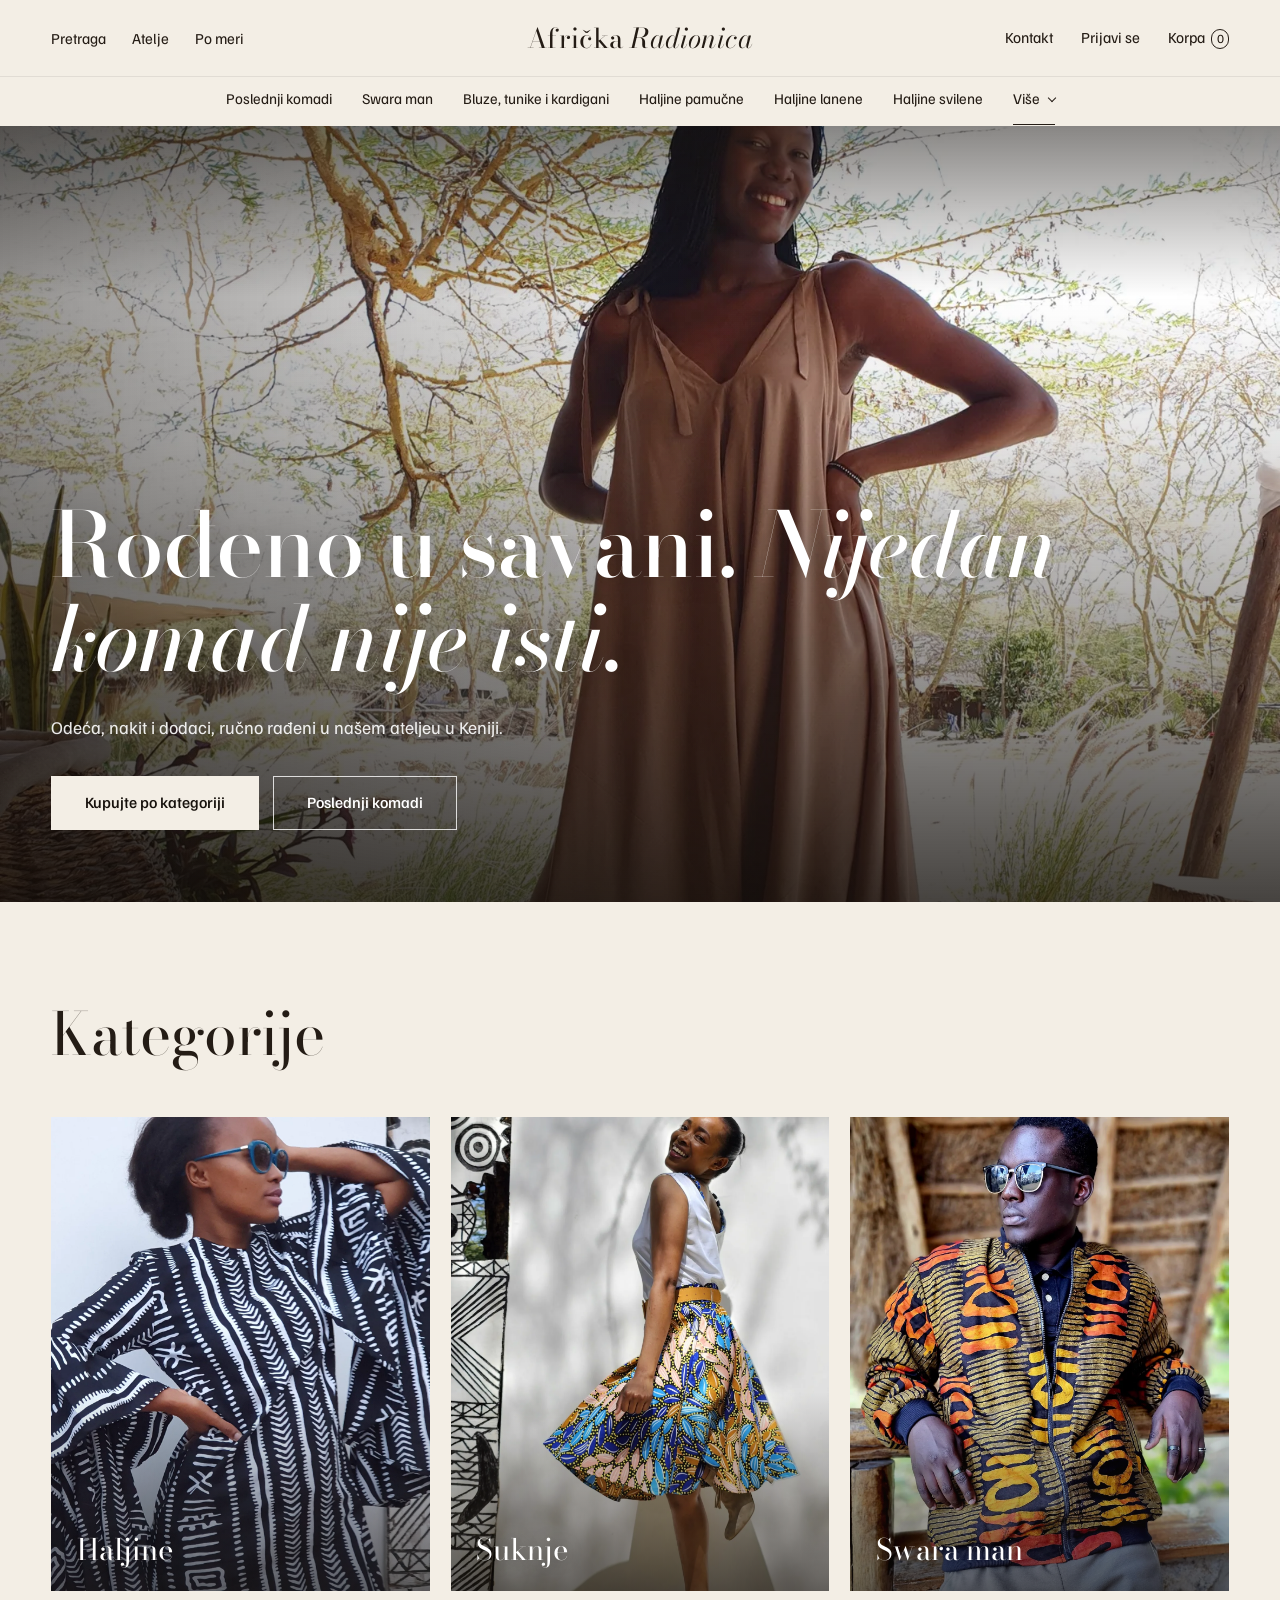
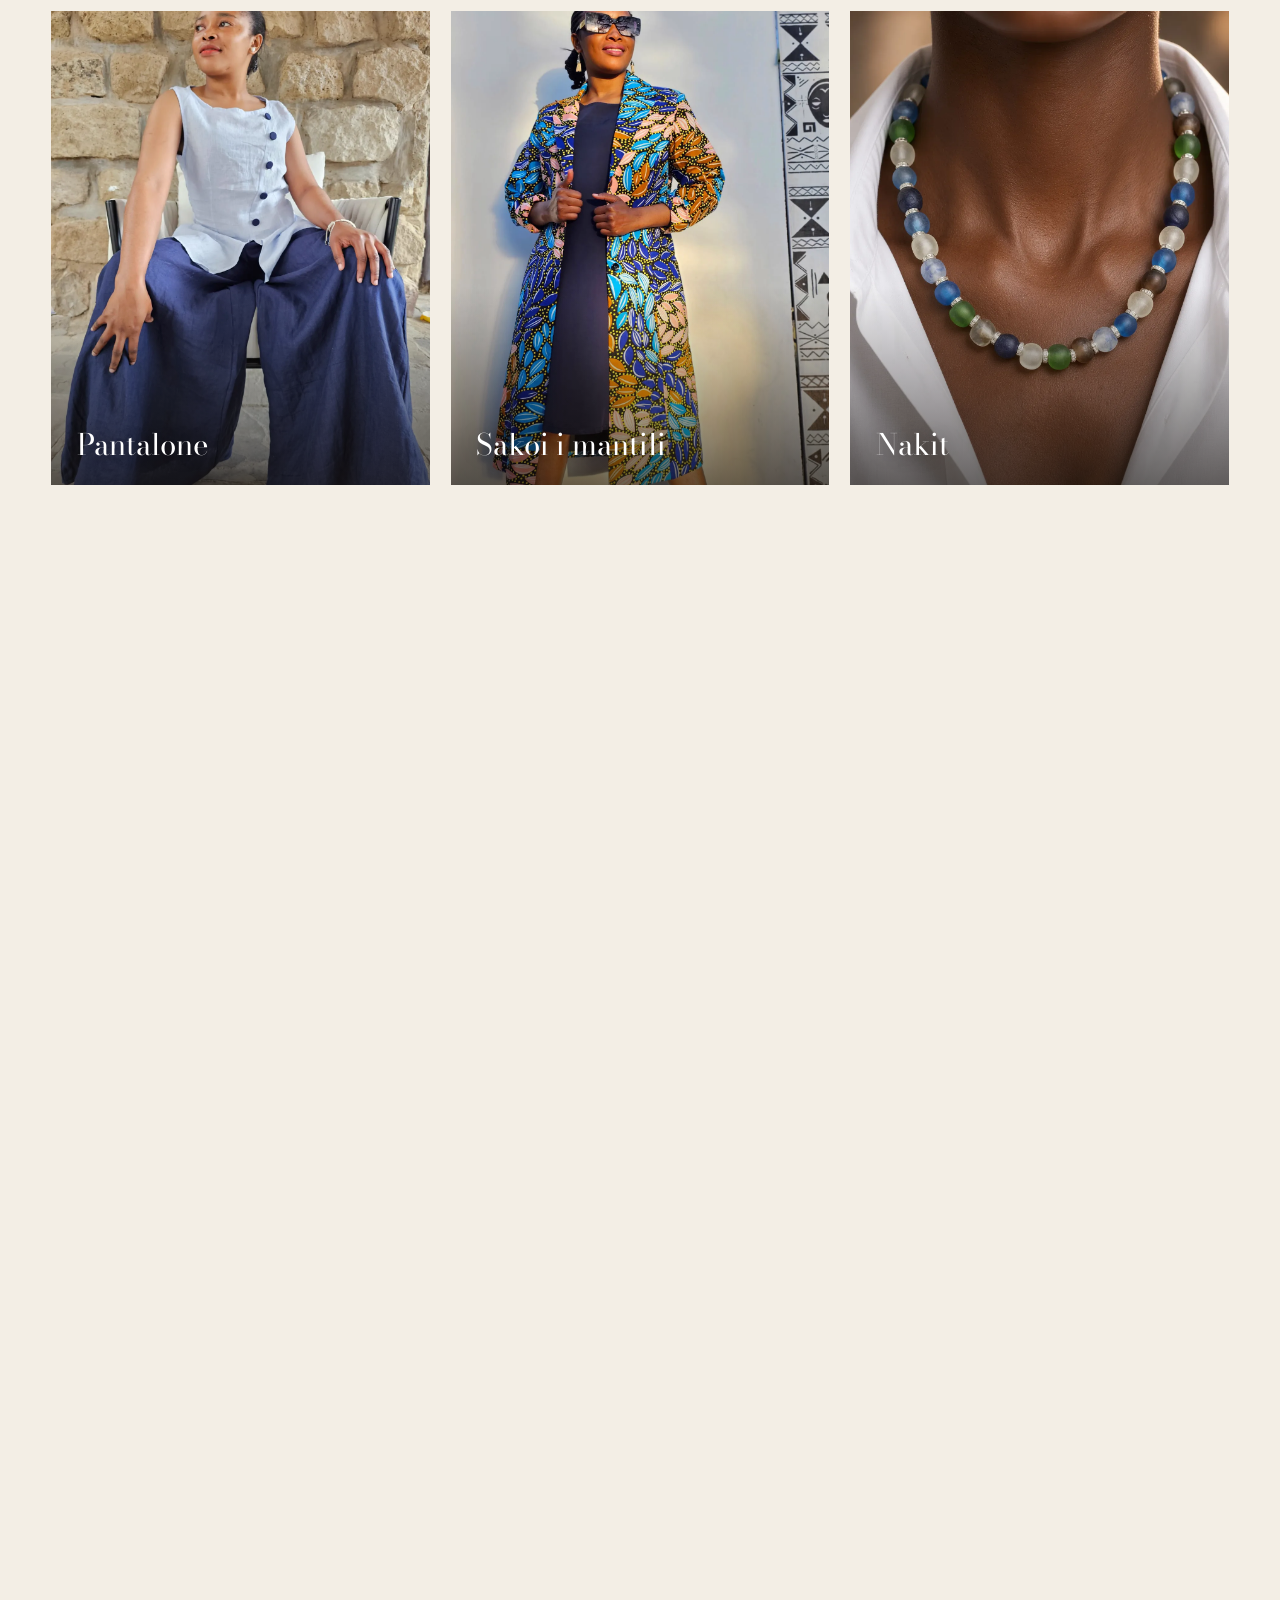
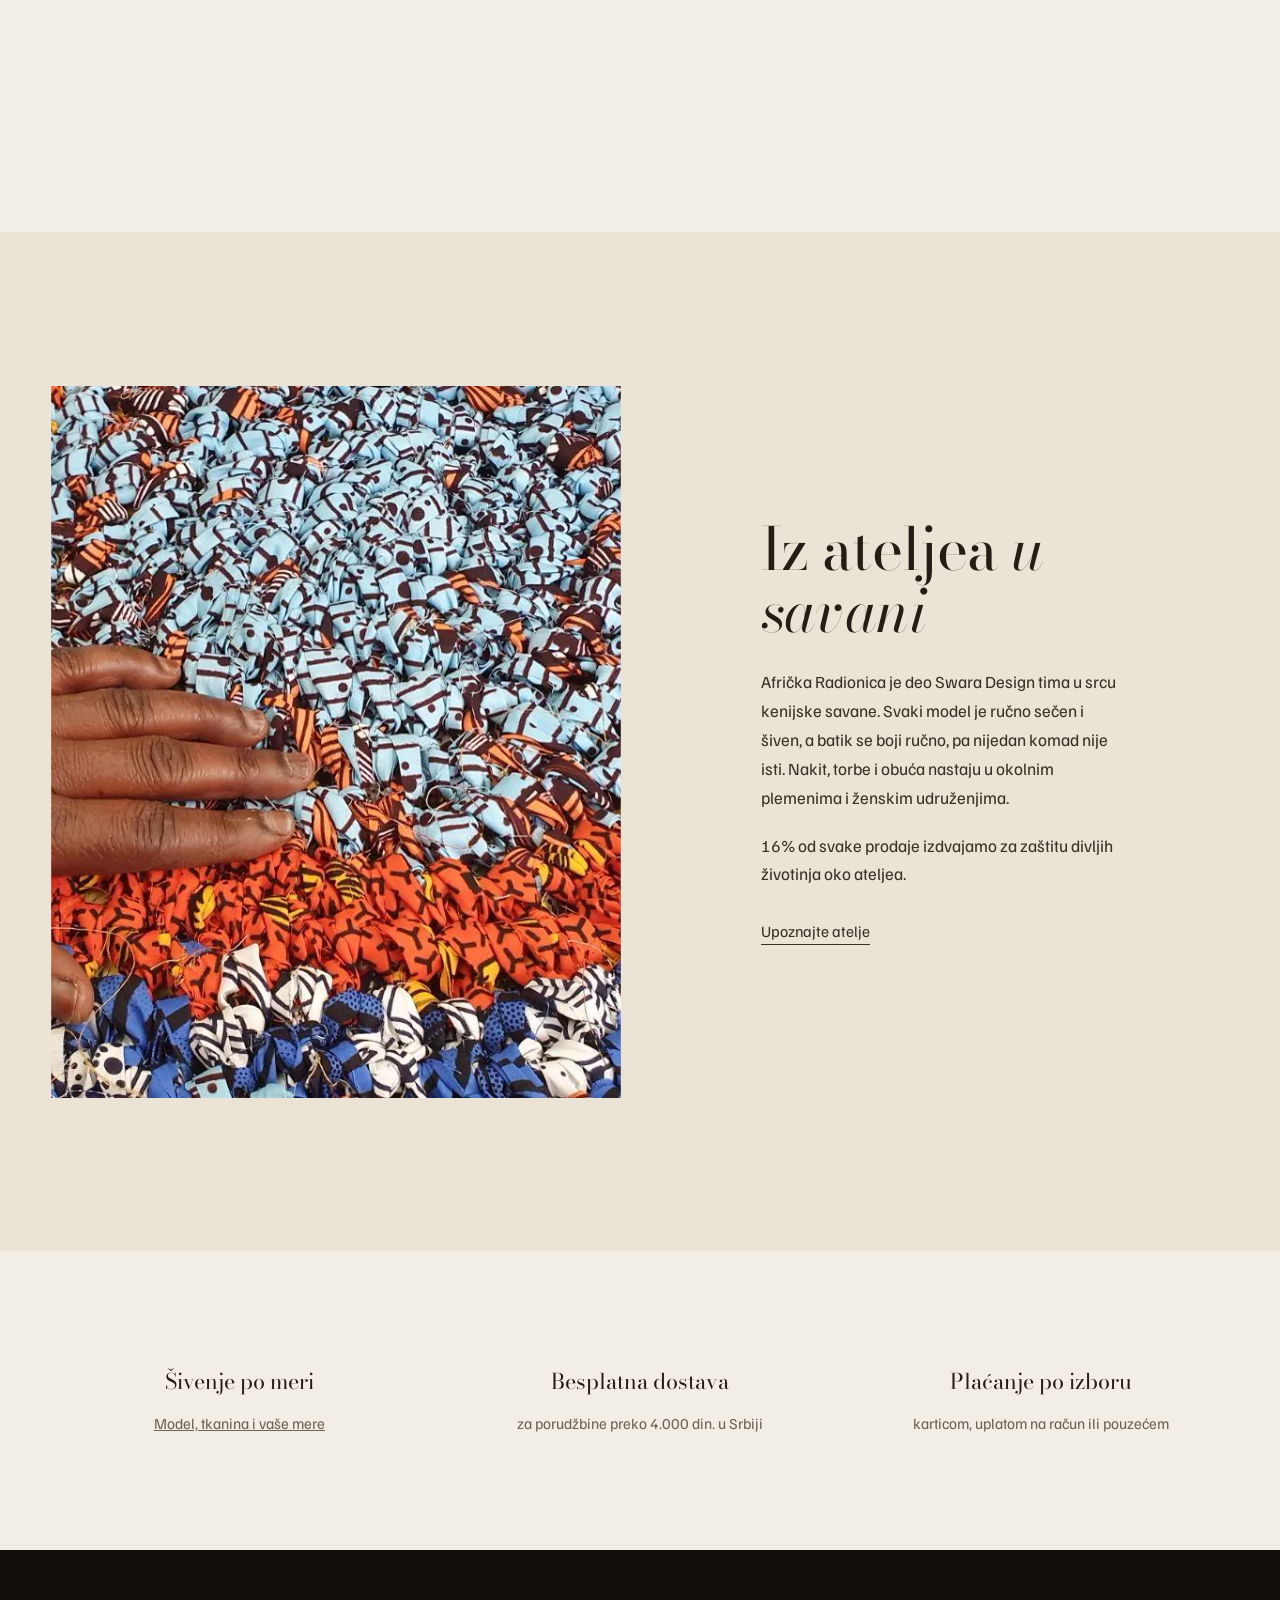
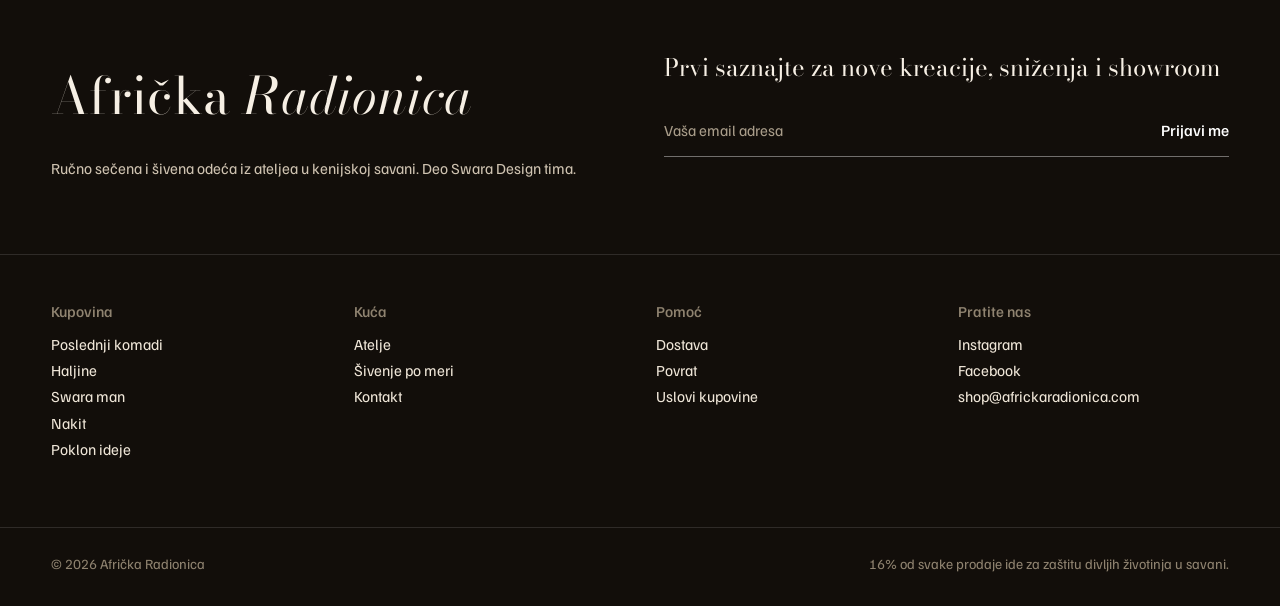
==== commit aa34f988: "Dužine u filteru samo uz svoju vrstu odeće" ====
--- a/index.html
+++ b/index.html
@@ -16,9 +16,9 @@
 <link rel="preconnect" href="https://fonts.gstatic.com" crossorigin>
 <link rel="stylesheet" href="https://fonts.googleapis.com/css2?family=Bodoni+Moda:ital,opsz,wght@0,6..96,400;0,6..96,500;1,6..96,400&family=Familjen+Grotesk:wght@400;500&display=swap">
 <script>document.documentElement.classList.add('js')</script>
-<link rel="stylesheet" href="css/site.css?v=a1a77505">
-<script src="js/katalog.js?v=a1a77505" defer></script>
-<script src="js/site.js?v=a1a77505" defer></script>
+<link rel="stylesheet" href="css/site.css?v=77ae6ac5">
+<script src="js/katalog.js?v=77ae6ac5" defer></script>
+<script src="js/site.js?v=77ae6ac5" defer></script>
 </head>
 <body class="home">
 <a class="skip" href="#main">Preskoči na sadržaj</a>
--- a/css/site.css
+++ b/css/site.css
@@ -348,12 +348,13 @@
   .cats{display:none;position:fixed;left:0;right:0;top:66px;bottom:0;background:var(--ivory);color:var(--ink);overflow:auto;padding:12px var(--gut) 40px;border-top:1px solid var(--line)}
   .cats.open{display:block}
   .cats-main{display:block;padding:0}
-  .cats-main > li > a,.cats-mob a,.more-list a{display:block;padding:12px 0;font-family:var(--serif);font-size:1.45rem;border-bottom:1px solid var(--line);text-decoration:none}
+  /* Meni na telefonu: font kao Zara (Helvetica Now Text je plaćen, pa ugrađena Helvetica) */
+  .cats-main > li > a,.cats-mob a,.more-list a{display:block;padding:14px 0;font-family:"Helvetica Neue",Helvetica,Arial,sans-serif;font-size:1rem;font-weight:400;letter-spacing:0;border-bottom:1px solid var(--line);text-decoration:none}
   .more-btn{display:none}
   .more-list{display:block;position:static;border:0;box-shadow:none;padding:0;min-width:0;background:none}
   .more-list a:hover{background:none}
   .cats-mob{display:block;list-style:none;margin:28px 0 0;padding:0}
-  .cats-mob a{font-family:var(--sans);font-size:1.05rem}
+  .cats-mob a{color:var(--muted,#6b6155)}
   .cat-grid{grid-template-columns:repeat(2,minmax(0,1fr));gap:10px}
   .ctile span{font-size:1.2rem}
 }
@@ -421,3 +422,9 @@
 .price-in input:focus{outline:none;border-bottom-color:var(--ebony)}
 .price-in .cur{font-size:.9rem;color:var(--muted);padding-bottom:7px}
 .fg-price{border-bottom:1px solid var(--line)}
+
+/* Naslovi stranica (kategorija, atelje, kontakt): manji i bliže proizvodima (korisnik 18.11.: „ogromni i nepotrebni“) */
+.phead{padding:clamp(34px,4vw,56px) 0 clamp(20px,2.4vw,32px)}
+.phead h1{font-size:clamp(1.9rem,3vw,2.6rem);line-height:1.1;letter-spacing:0}
+.phead p{margin-top:12px;font-size:1rem}
+.phead .crumbs{margin-bottom:12px;font-size:.85rem}
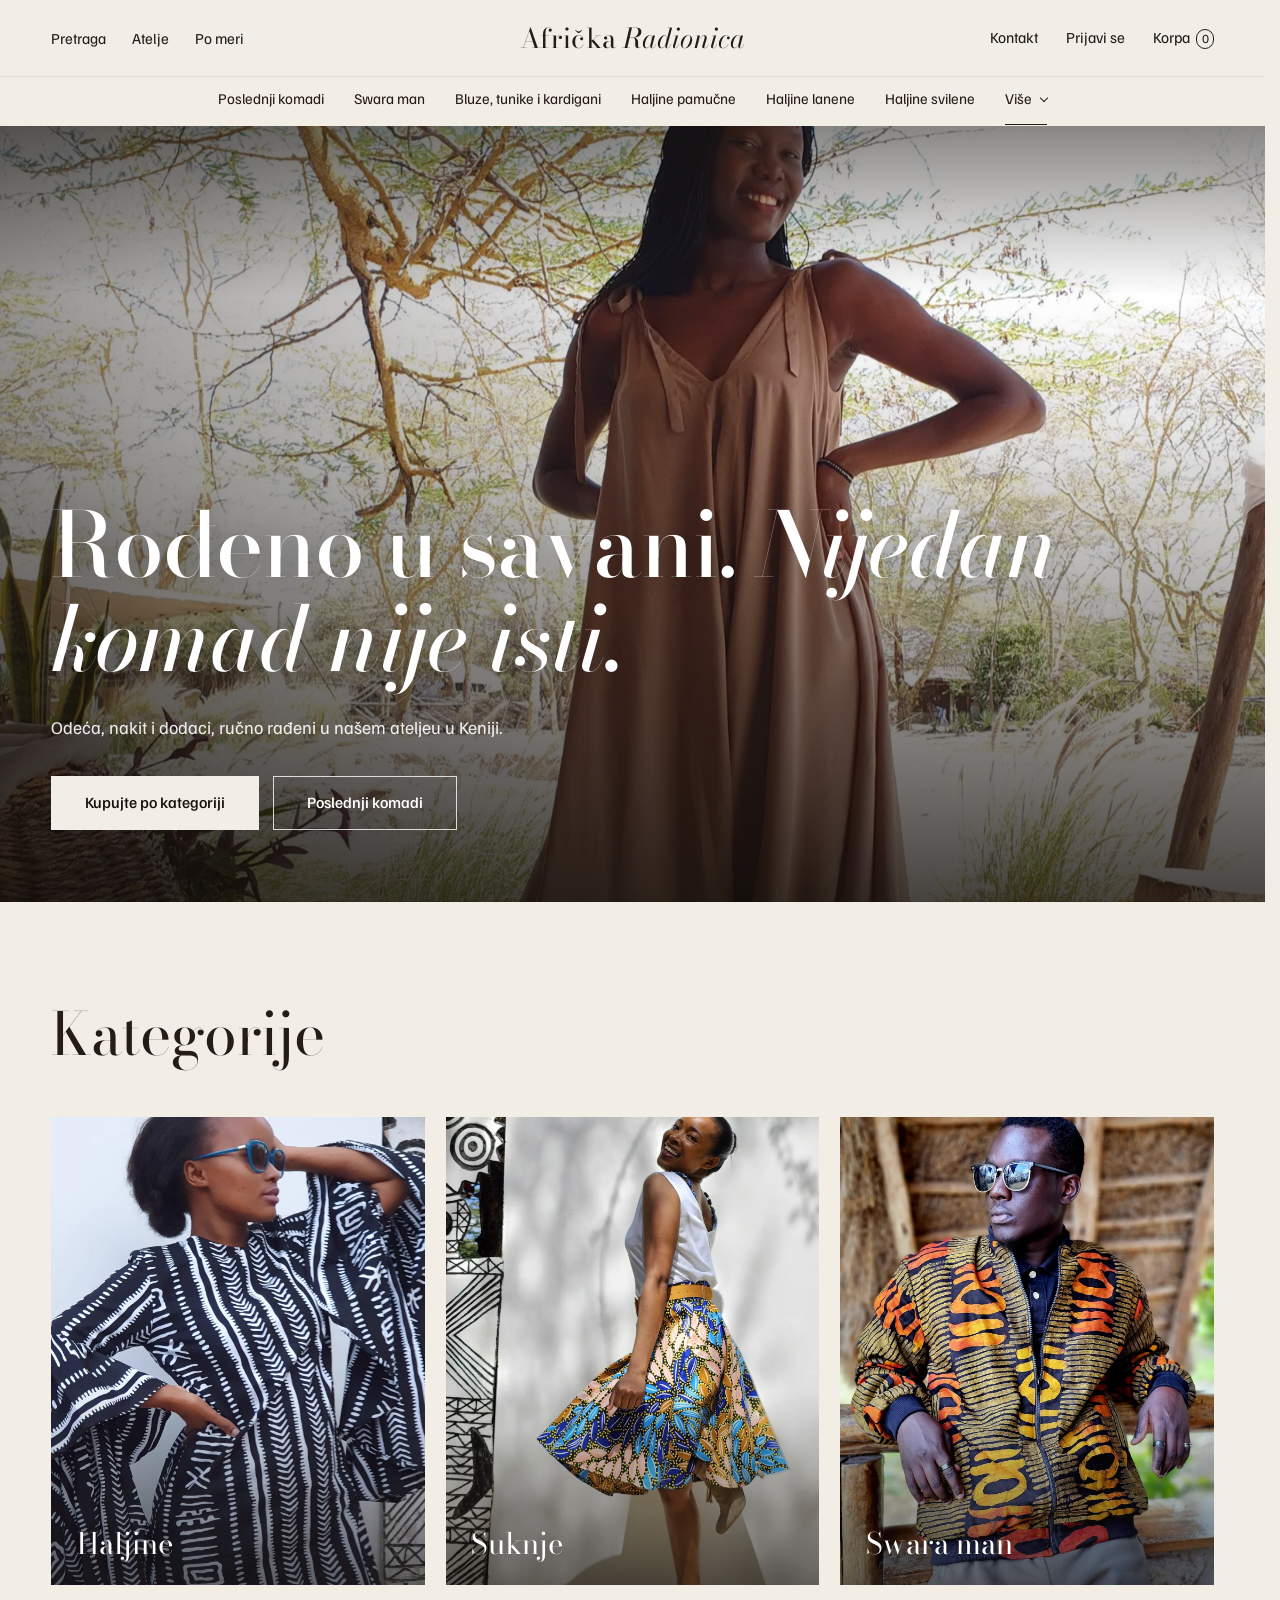
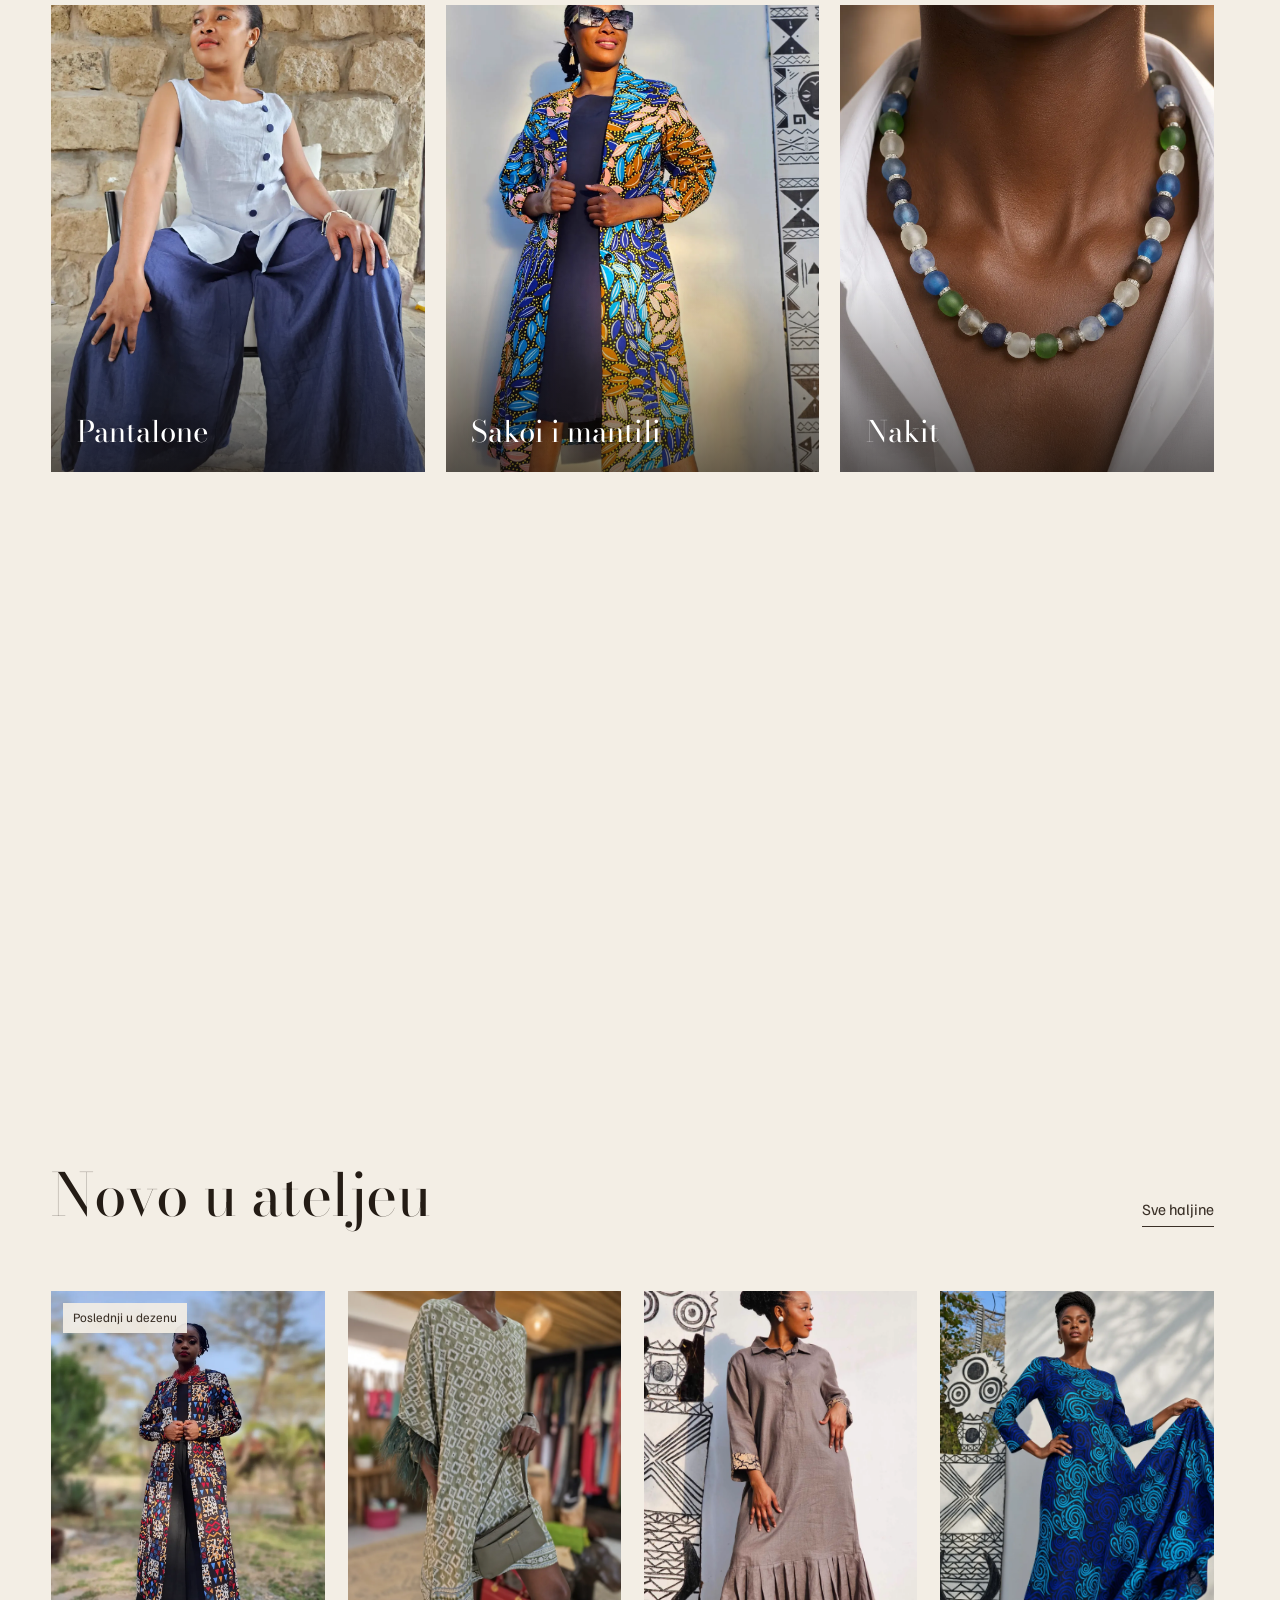
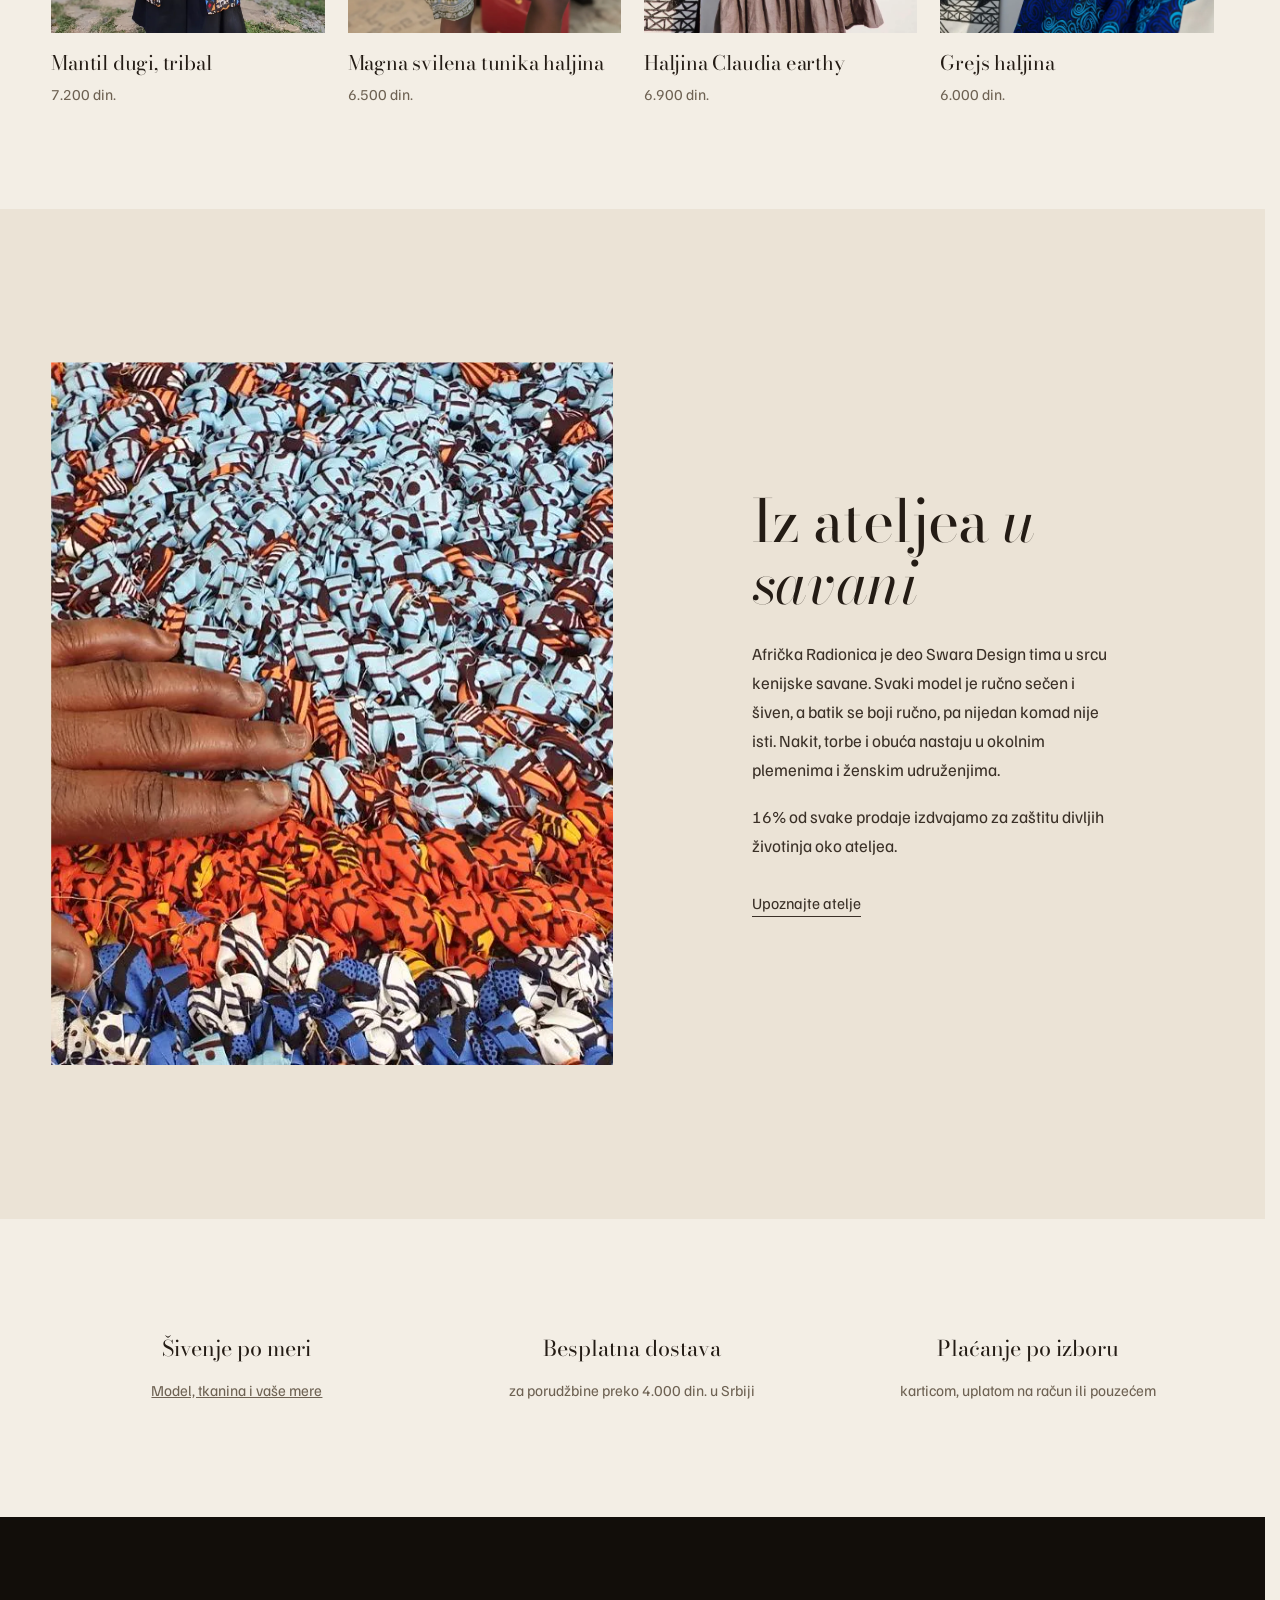
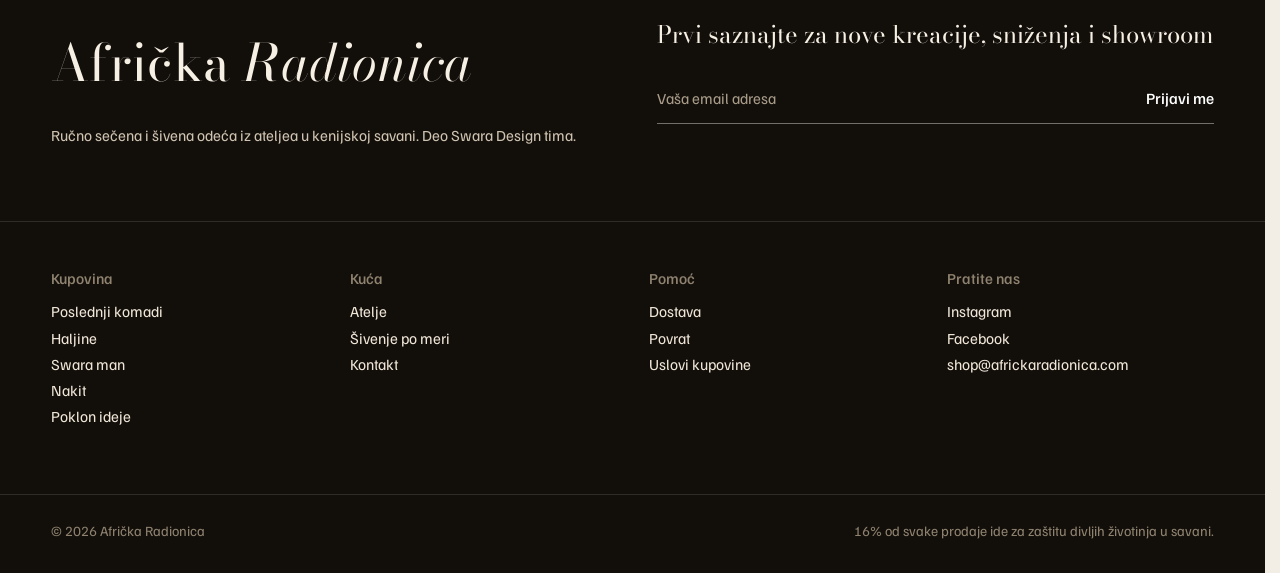
==== commit 7889794f: "Pravi proizvodi po kategoriji, stranica po proizvodu, filter bez pomeranja" ====
--- a/index.html
+++ b/index.html
@@ -16,9 +16,9 @@
 <link rel="preconnect" href="https://fonts.gstatic.com" crossorigin>
 <link rel="stylesheet" href="https://fonts.googleapis.com/css2?family=Bodoni+Moda:ital,opsz,wght@0,6..96,400;0,6..96,500;1,6..96,400&family=Familjen+Grotesk:wght@400;500&display=swap">
 <script>document.documentElement.classList.add('js')</script>
-<link rel="stylesheet" href="css/site.css?v=77ae6ac5">
-<script src="js/katalog.js?v=77ae6ac5" defer></script>
-<script src="js/site.js?v=77ae6ac5" defer></script>
+<link rel="stylesheet" href="css/site.css?v=9bc5b209">
+<script src="js/katalog.js?v=9bc5b209" defer></script>
+<script src="js/site.js?v=9bc5b209" defer></script>
 </head>
 <body class="home">
 <a class="skip" href="#main">Preskoči na sadržaj</a>
--- a/css/site.css
+++ b/css/site.css
@@ -428,3 +428,21 @@
 .phead h1{font-size:clamp(1.9rem,3vw,2.6rem);line-height:1.1;letter-spacing:0}
 .phead p{margin-top:12px;font-size:1rem}
 .phead .crumbs{margin-bottom:12px;font-size:.85rem}
+
+/* Filter bez pomeranja levo-desno (korisnik 18.11.): stalno mesto za traku za skrolovanje, bez vodoravnog skrola, panel na telefonu se pojavljuje bez klizanja */
+html{scrollbar-gutter:stable}
+html,body{overflow-x:clip}
+.filters{overflow-x:hidden;overflow-y:auto;scrollbar-gutter:stable;overscroll-behavior:contain}
+.fgd .fg-list{overflow-x:hidden;overflow-y:auto;scrollbar-gutter:stable}
+.fo span{min-width:0;overflow-wrap:anywhere}
+.fgd summary{gap:12px}
+.grid-3 .prod{min-width:0}
+@media (max-width:900px){
+  .filters{transform:none;opacity:0;visibility:hidden;transition:opacity .25s ease,visibility 0s linear .25s;touch-action:pan-y}
+  .filters.open{opacity:1;visibility:visible;transition:opacity .25s ease}
+}
+@media (prefers-reduced-motion:reduce){.filters,.filters.open{transition:none}}
+/* fieldset se po defaultu ne skuplja ispod sadržaja; polja za cenu su ga širila preko panela */
+fieldset.fg{min-width:0;min-inline-size:0}
+.price-in{clear:both}
+.price-in input{min-width:0}
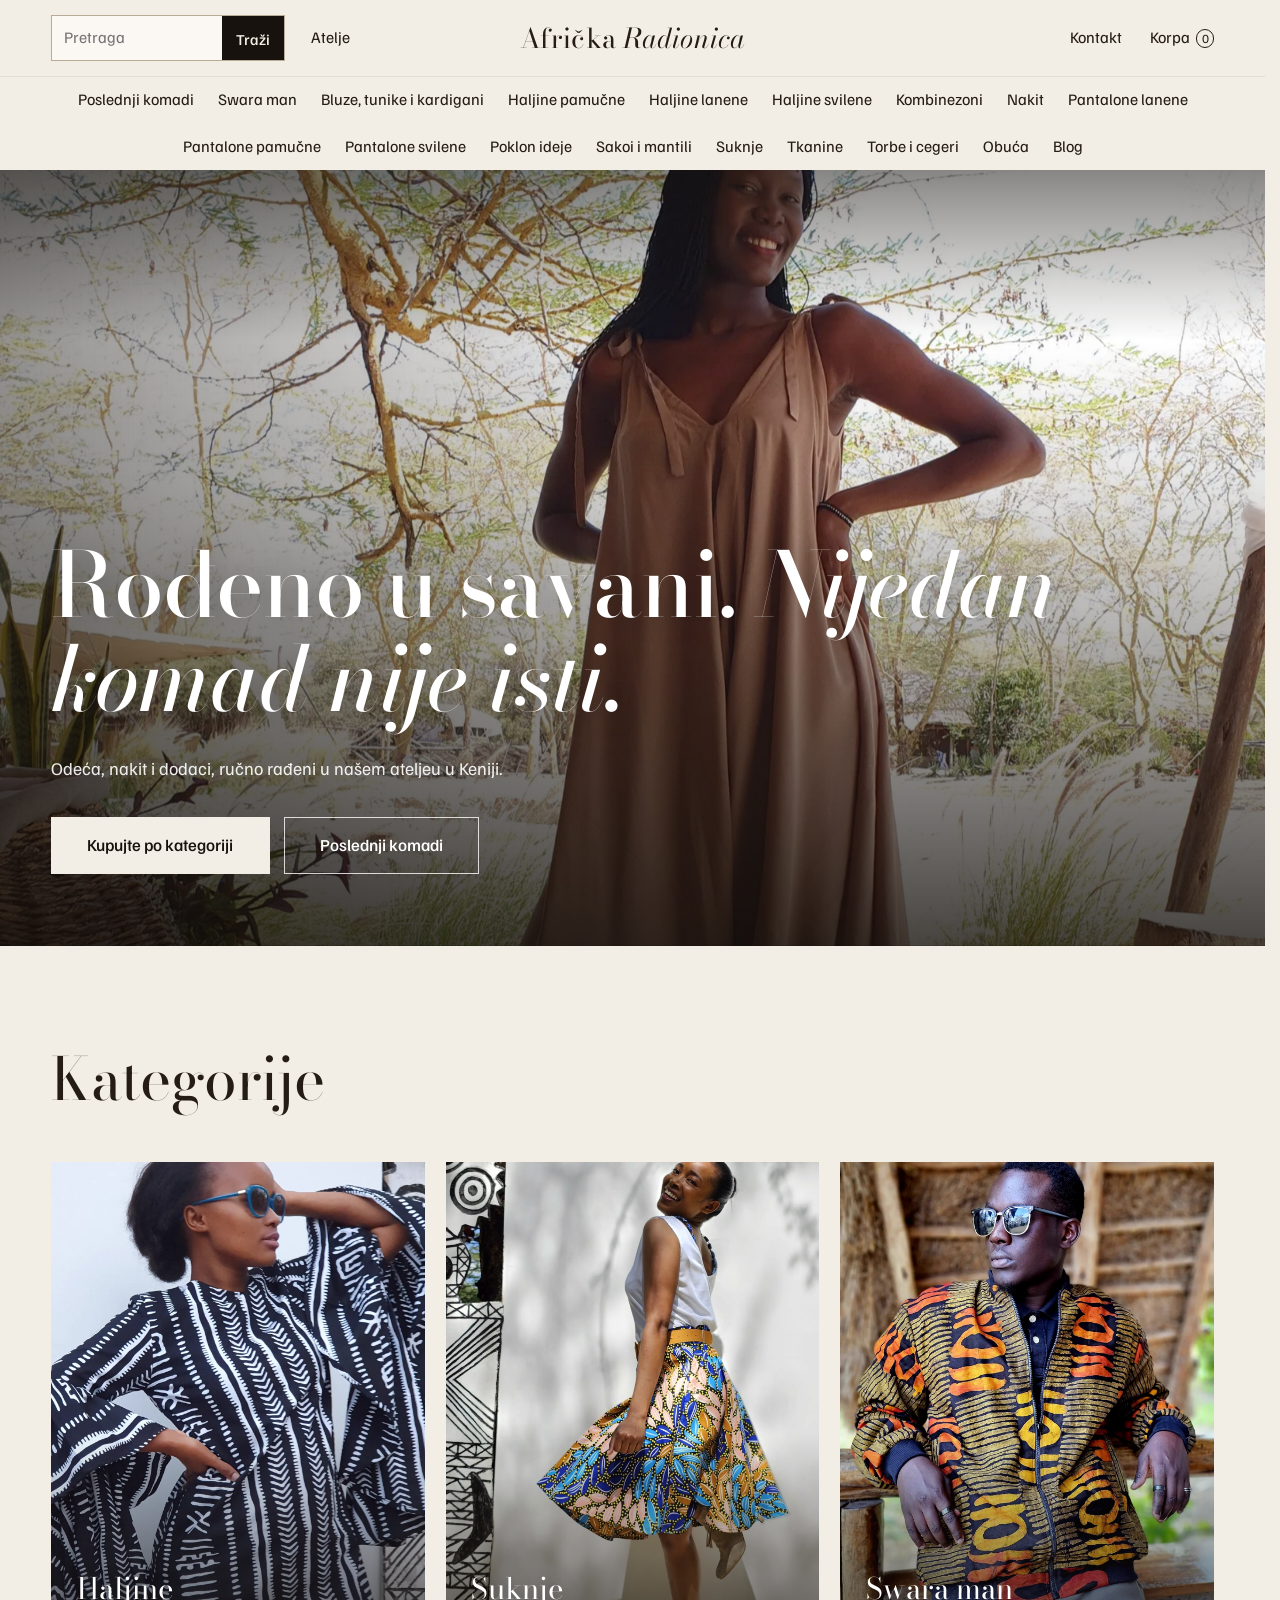
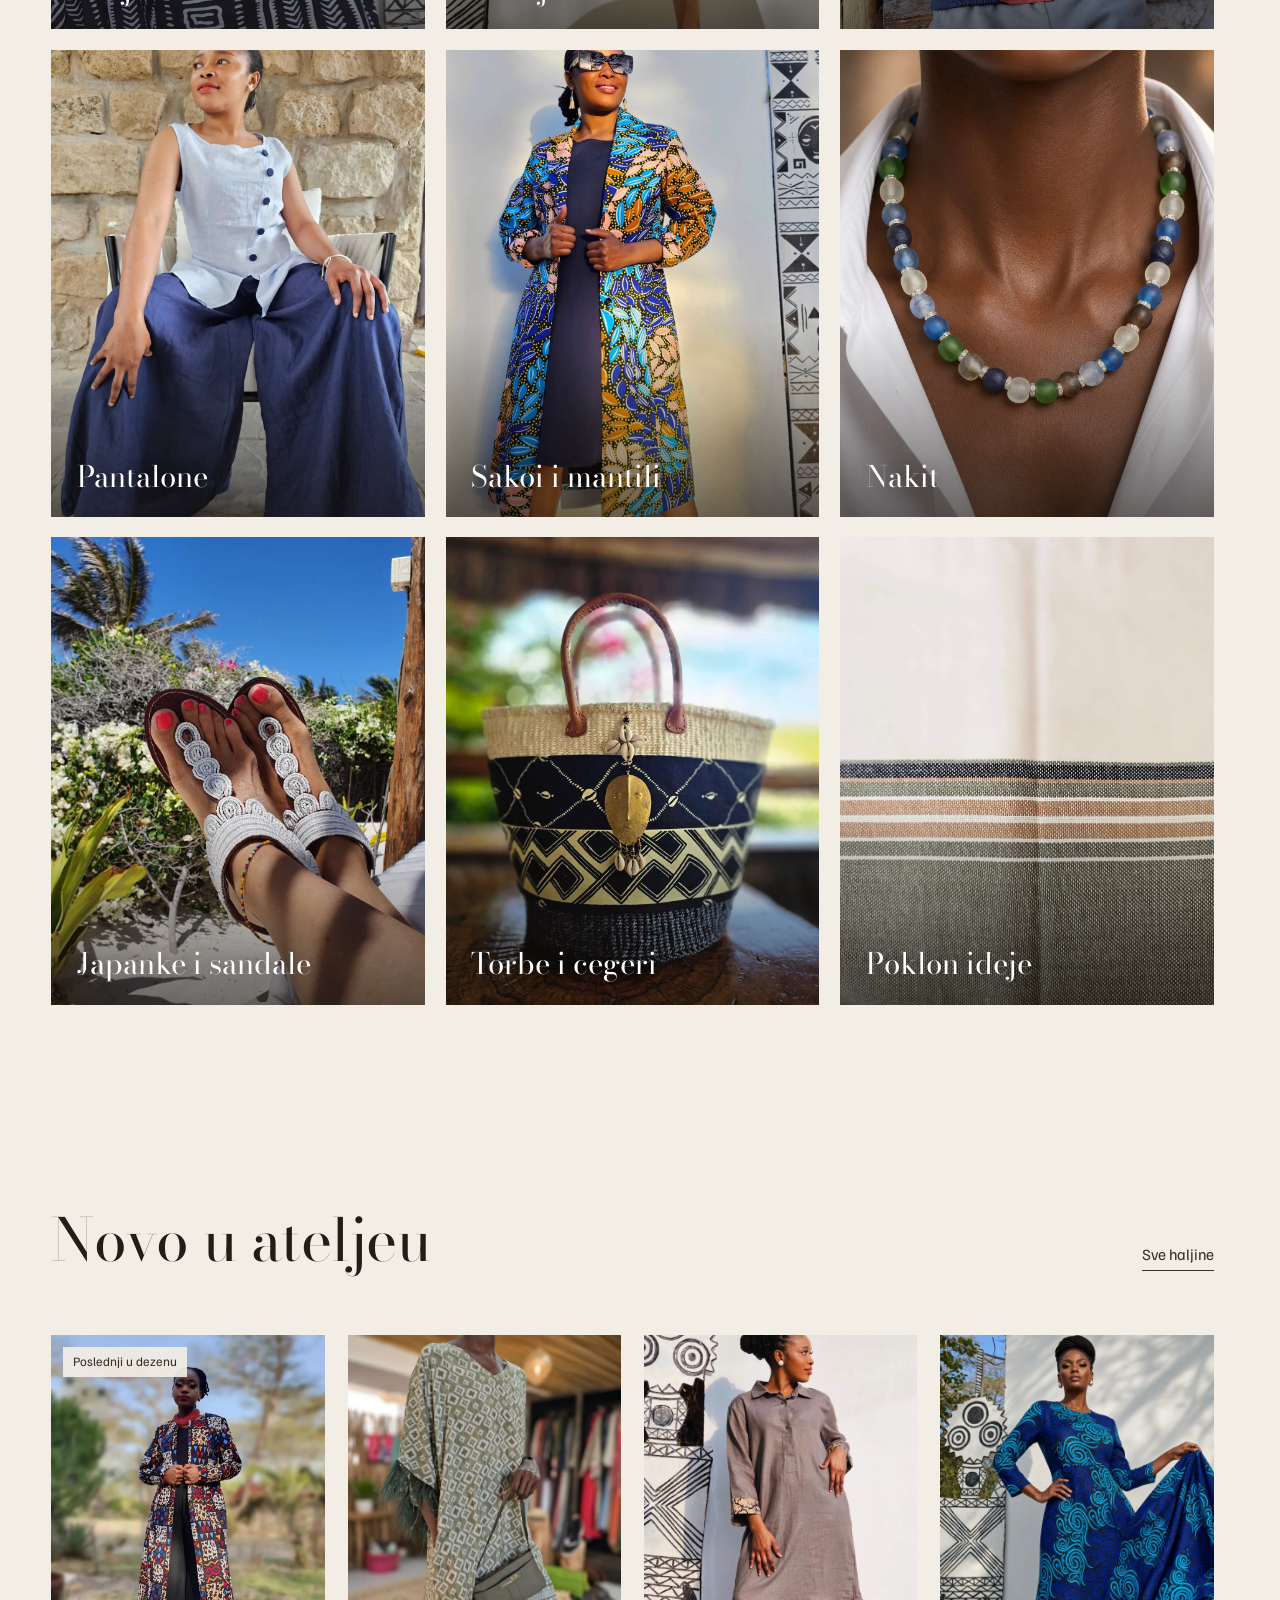
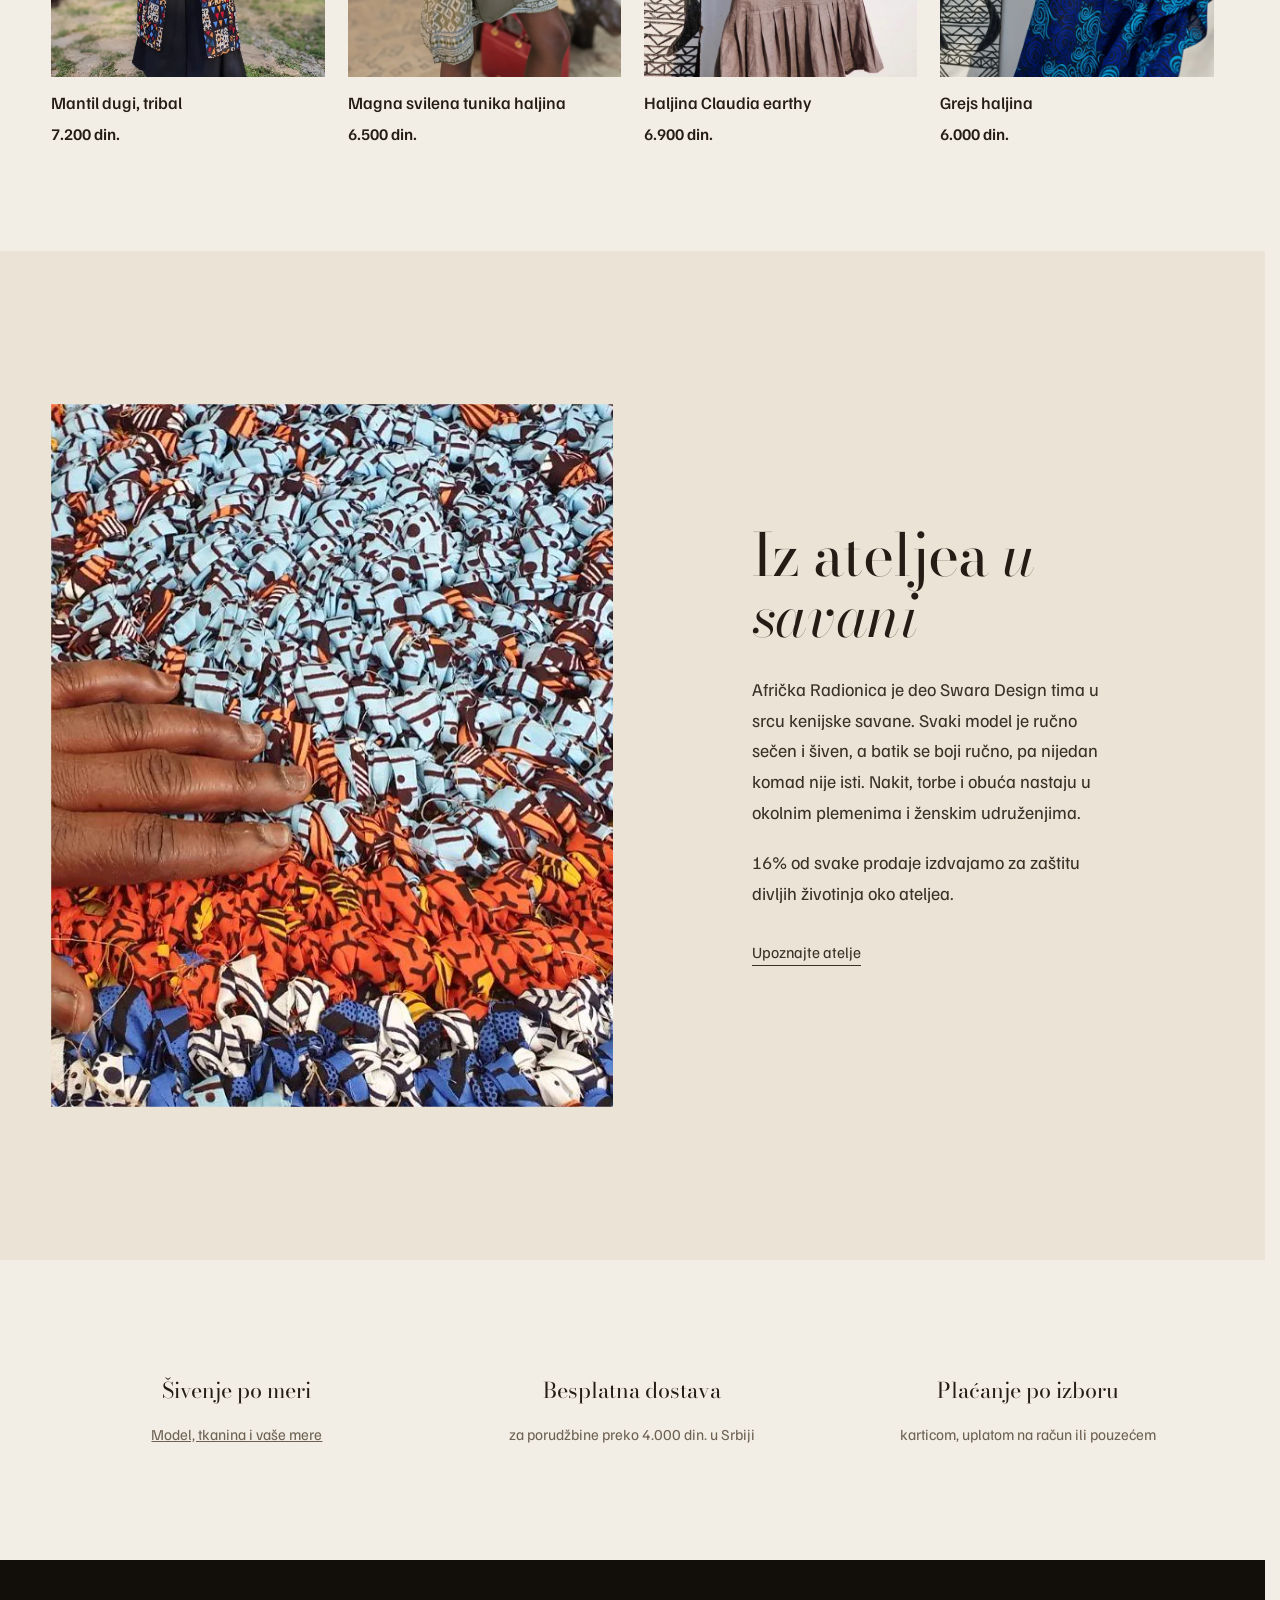
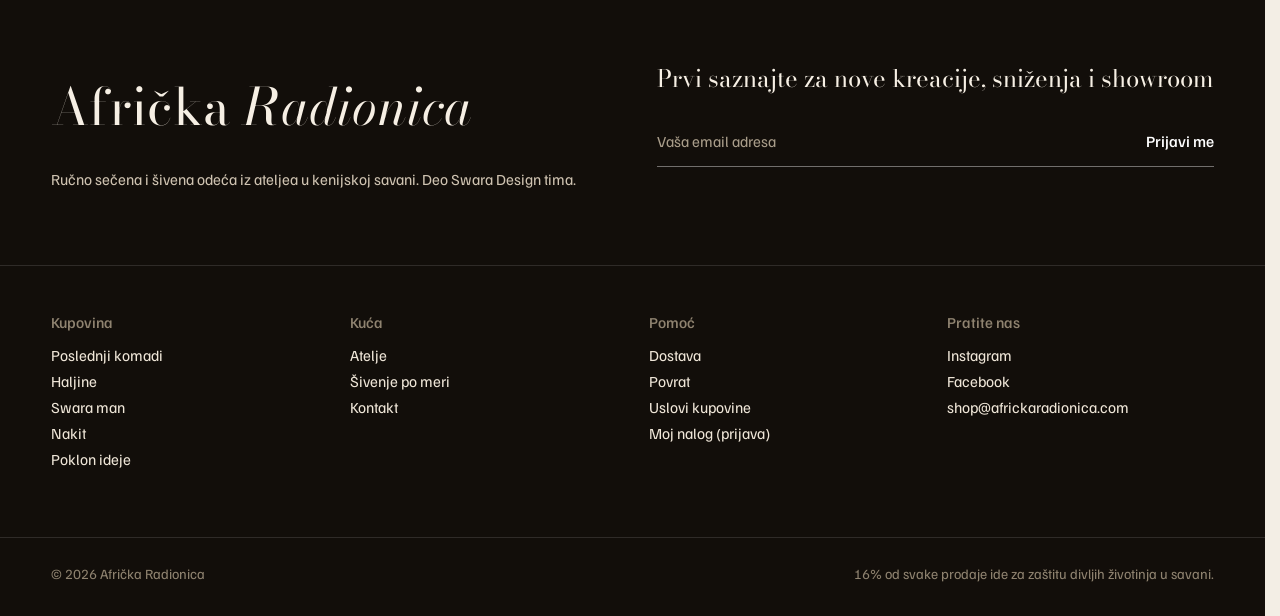
==== commit e6d2fe45: "Uprošćeno za kupce: veća slova, sve kategorije, pretraga, jednostavan filter, korpa bez naloga" ====
--- a/index.html
+++ b/index.html
@@ -16,26 +16,28 @@
 <link rel="preconnect" href="https://fonts.gstatic.com" crossorigin>
 <link rel="stylesheet" href="https://fonts.googleapis.com/css2?family=Bodoni+Moda:ital,opsz,wght@0,6..96,400;0,6..96,500;1,6..96,400&family=Familjen+Grotesk:wght@400;500&display=swap">
 <script>document.documentElement.classList.add('js')</script>
-<link rel="stylesheet" href="css/site.css?v=9bc5b209">
-<script src="js/katalog.js?v=9bc5b209" defer></script>
-<script src="js/site.js?v=9bc5b209" defer></script>
+<link rel="stylesheet" href="css/site.css?v=c470bfda">
+<script src="js/katalog.js?v=c470bfda" defer></script>
+<script src="js/site.js?v=c470bfda" defer></script>
 </head>
 <body class="home">
 <a class="skip" href="#main">Preskoči na sadržaj</a>
 <header class="hdr">
   <div class="hdr-in">
-    <button class="menu-btn" type="button" aria-expanded="false" aria-controls="meni"><span aria-hidden="true"></span><span class="sr">Meni</span></button>
+    <button class="menu-btn" type="button" aria-expanded="false" aria-controls="meni"><span aria-hidden="true"></span><span class="mb-t">Meni</span></button>
     <div class="util">
-      <a href="kategorija.html" class="t-link">Pretraga</a>
+      <form class="srch" action="kategorija.html" role="search"><label class="sr" for="q-d">Pretraga</label><input id="q-d" name="q" type="search" placeholder="Pretraga" autocomplete="off"><button type="submit">Traži</button></form>
       <a href="atelje.html" class="t-link">Atelje</a>
-      <a href="kontakt.html#po-meri" class="t-link">Po meri</a>
     </div>
     <a class="mark" href="index.html" aria-label="Afrička Radionica, početna">Afrička <i>Radionica</i></a>
     <div class="tools">
       <a href="kontakt.html" class="t-link">Kontakt</a>
-      <a href="#" class="t-link">Prijavi se</a>
-      <a href="#" class="bag" aria-label="Korpa, 0 artikala">Korpa <span>0</span></a>
+      <a href="korpa.html" class="bag">Korpa <span class="bag-n">0</span></a>
     </div>
+  </div>
+  <div class="m-row">
+    <form class="srch" action="kategorija.html" role="search"><label class="sr" for="q-m">Pretraga</label><input id="q-m" name="q" type="search" placeholder="Pretraga, npr. haljina" autocomplete="off"><button type="submit">Traži</button></form>
+    <a href="kontakt.html" class="m-kontakt">Kontakt</a>
   </div>
   <nav id="meni" class="cats" aria-label="Kategorije">
     <ul class="cats-main">
@@ -45,23 +47,18 @@
       <li><a href="kategorija.html?k=haljine-pamucne">Haljine pamučne</a></li>
       <li><a href="kategorija.html?k=haljine-lanene">Haljine lanene</a></li>
       <li><a href="kategorija.html?k=haljine-svilene">Haljine svilene</a></li>
-      <li class="more">
-        <button type="button" class="more-btn" aria-expanded="false" aria-controls="vise">Više</button>
-        <ul id="vise" class="more-list">
-          <li><a href="kategorija.html?k=kombinezoni">Kombinezoni</a></li>
-          <li><a href="kategorija.html?k=nakit">Nakit</a></li>
-          <li><a href="kategorija.html?k=pantalone-lanene">Pantalone lanene</a></li>
-          <li><a href="kategorija.html?k=pantalone-pamucne">Pantalone pamučne</a></li>
-          <li><a href="kategorija.html?k=pantalone-svilene">Pantalone svilene</a></li>
-          <li><a href="kategorija.html?k=poklon-ideje">Poklon ideje</a></li>
-          <li><a href="kategorija.html?k=sakoi-mantili">Sakoi i mantili</a></li>
-          <li><a href="kategorija.html?k=suknje">Suknje</a></li>
-          <li><a href="kategorija.html?k=tkanine">Tkanine</a></li>
-          <li><a href="kategorija.html?k=torbe-cegeri">Torbe i cegeri</a></li>
-          <li><a href="kategorija.html?k=obuca">Obuća</a></li>
-          <li><a href="https://www.africkaradionica.com/blog">Blog</a></li>
-        </ul>
-      </li>
+      <li><a href="kategorija.html?k=kombinezoni">Kombinezoni</a></li>
+      <li><a href="kategorija.html?k=nakit">Nakit</a></li>
+      <li><a href="kategorija.html?k=pantalone-lanene">Pantalone lanene</a></li>
+      <li><a href="kategorija.html?k=pantalone-pamucne">Pantalone pamučne</a></li>
+      <li><a href="kategorija.html?k=pantalone-svilene">Pantalone svilene</a></li>
+      <li><a href="kategorija.html?k=poklon-ideje">Poklon ideje</a></li>
+      <li><a href="kategorija.html?k=sakoi-mantili">Sakoi i mantili</a></li>
+      <li><a href="kategorija.html?k=suknje">Suknje</a></li>
+      <li><a href="kategorija.html?k=tkanine">Tkanine</a></li>
+      <li><a href="kategorija.html?k=torbe-cegeri">Torbe i cegeri</a></li>
+      <li><a href="kategorija.html?k=obuca">Obuća</a></li>
+      <li><a href="https://www.africkaradionica.com/blog">Blog</a></li>
     </ul>
     <ul class="cats-mob">
       <li><a href="atelje.html">Atelje</a></li>
@@ -153,7 +150,7 @@
   <div class="wrap ftr-cols">
     <div><h2>Kupovina</h2><p><a href="kategorija.html?k=poslednji-komadi">Poslednji komadi</a><br><a href="kategorija.html?k=haljine-pamucne">Haljine</a><br><a href="kategorija.html?k=swara-man">Swara man</a><br><a href="kategorija.html?k=nakit">Nakit</a><br><a href="kategorija.html?k=poklon-ideje">Poklon ideje</a></p></div>
     <div><h2>Kuća</h2><p><a href="atelje.html">Atelje</a><br><a href="kontakt.html#po-meri">Šivenje po meri</a><br><a href="kontakt.html">Kontakt</a></p></div>
-    <div><h2>Pomoć</h2><p><a href="https://www.africkaradionica.com/shipping-policy">Dostava</a><br><a href="https://www.africkaradionica.com/refund-policy">Povrat</a><br><a href="https://www.africkaradionica.com/terms-of-service">Uslovi kupovine</a></p></div>
+    <div><h2>Pomoć</h2><p><a href="https://www.africkaradionica.com/shipping-policy">Dostava</a><br><a href="https://www.africkaradionica.com/refund-policy">Povrat</a><br><a href="https://www.africkaradionica.com/terms-of-service">Uslovi kupovine</a><br><a href="#">Moj nalog (prijava)</a></p></div>
     <div><h2>Pratite nas</h2><p><a href="https://www.instagram.com/africka.radionica/" target="_blank" rel="noopener">Instagram</a><br><a href="https://www.facebook.com/moja.africka.radionica" target="_blank" rel="noopener">Facebook</a><br><a href="mailto:shop@africkaradionica.com">shop@africkaradionica.com</a></p></div>
   </div>
   <div class="wrap ftr-legal"><p>© 2026 Afrička Radionica</p><p>16% od svake prodaje ide za zaštitu divljih životinja u savani.</p></div>
--- a/css/site.css
+++ b/css/site.css
@@ -446,3 +446,122 @@
 fieldset.fg{min-width:0;min-inline-size:0}
 .price-in{clear:both}
 .price-in input{min-width:0}
+
+/* ===== Uprošćeno za kupce 40+ (korisnik 18.11.) ===== */
+/* 1. Čitljivost: veći tekst, nazivi i cene u običnom fontu, veća dugmad */
+body{font-size:18px}
+.prod h3{font-family:var(--sans);font-weight:500;font-size:1.08rem;line-height:1.35;letter-spacing:0;margin-top:14px}
+.prod p{font-size:1.02rem;font-weight:600;color:var(--ink)}
+.price{font-family:var(--sans);font-weight:600;font-size:1.7rem}
+.note{font-size:1rem;color:var(--text)}
+.btn{font-size:1.05rem;min-height:52px}
+.t-link,.bag,.nav{font-size:1rem}
+.crumbs{font-size:.95rem}
+.phead .crumbs{font-size:.95rem}
+.sizes span{padding:13px 20px;font-size:1.05rem;min-width:56px;text-align:center}
+.sizes input:focus-visible + span{outline:2px solid var(--terra)}
+.fo{font-size:1.02rem;padding:8px 0;gap:14px}
+.fo input{width:22px;height:22px}
+.fgd summary{font-size:1.02rem}
+.price-in input{font-size:1.05rem;padding:8px 2px}
+.price-in label{font-size:.95rem}
+.sort select{font-size:1rem}
+@media (max-width:780px){.prod h3{font-size:1rem}.prod p{font-size:.98rem}}
+
+/* 2. Zaglavlje: sve kategorije vidljive, pretraga i kontakt i na telefonu */
+.cats-main{gap:2px 24px}
+.cats-main > li > a{font-size:1rem}
+.srch{display:flex;align-items:stretch;border:1px solid #b9ab95;background:#fbf8f3}
+.srch input{font:inherit;font-size:1rem;border:0;background:transparent;padding:8px 12px;min-width:0;width:170px;color:var(--ink)}
+.srch input:focus{outline:2px solid var(--terra);outline-offset:-2px}
+.srch button{font:500 .95rem var(--sans);border:0;background:var(--ebony);color:var(--ivory);padding:0 14px;cursor:pointer}
+.util{align-items:center}
+.tools{align-items:center}
+.tools .t-link:first-child{display:inline-block}
+.m-row{display:none}
+.mb-t{font:500 1rem var(--sans)}
+@media (max-width:1080px){.util .t-link{display:none}.srch input{width:140px}}
+@media (max-width:780px){
+  .hdr-in{grid-template-columns:auto 1fr auto}
+  .menu-btn{width:auto;height:44px;padding:0 0 0 40px;display:flex;align-items:center}
+  .menu-btn span:first-child,.menu-btn span:first-child::before{left:6px}
+  .mark{font-size:1.35rem;justify-self:center}
+  .tools .t-link{display:none}
+  .m-row{display:flex;gap:10px;align-items:stretch;padding:0 var(--gut) 12px}
+  .m-row .srch{flex:1}
+  .m-row .srch input{width:100%;padding:11px 12px}
+  .m-kontakt{display:flex;align-items:center;padding:0 14px;border:1px solid #b9ab95;text-decoration:none;font-size:1rem}
+  .cats{top:124px;height:calc(100dvh - 124px)}
+  .cats-main > li > a,.cats-mob a,.more-list a{font-size:1.05rem}
+}
+
+/* 3. Filter: Veličina kao dugmad, ostalo pod „Još filtera“ */
+.chips-v{display:flex;flex-wrap:wrap;gap:8px}
+.chips-v .fo{position:relative;padding:0;gap:0}
+.chips-v .fo input{position:absolute;opacity:0;inset:0;width:100%;height:100%;margin:0;cursor:pointer}
+.chips-v .fo span{display:block;min-width:52px;text-align:center;padding:10px 12px;border:1px solid #b9ab95;background:#fbf8f3}
+.chips-v .fo input:checked + span{background:var(--ebony);border-color:var(--ebony);color:var(--ivory)}
+.chips-v .fo input:focus-visible + span{outline:2px solid var(--terra);outline-offset:2px}
+.more-f{border-top:1px solid var(--line)}
+.more-f > summary{list-style:none;cursor:pointer;display:flex;justify-content:space-between;align-items:center;padding:18px 0;font-weight:600;color:var(--ink);font-size:1.05rem}
+.more-f > summary::-webkit-details-marker{display:none}
+.more-f > summary::after{content:"Prikaži";font-weight:400;font-size:.95rem;text-decoration:underline;color:var(--terra)}
+.more-f[open] > summary::after{content:"Sakrij"}
+.more-f .fg:first-child,.more-f .fgd:first-child{border-top:0}
+
+/* 4. Proizvod: plaćanje i dostava odmah ispod cene, tabela veličina */
+.trust{list-style:none;margin:14px 0 6px;padding:14px 16px;background:#fbf8f3;border:1px solid var(--line);display:grid;gap:6px;font-size:1rem;color:var(--ink)}
+.trust li{padding-left:24px;position:relative}
+.trust li::before{content:"";position:absolute;left:2px;top:.45em;width:10px;height:6px;border-left:2px solid var(--terra);border-bottom:2px solid var(--terra);transform:rotate(-45deg)}
+.leg-row{display:flex;justify-content:space-between;align-items:baseline;gap:12px;width:100%}
+.tab-btn{background:none;border:0;padding:0;font:500 .98rem var(--sans);color:var(--terra);text-decoration:underline;text-underline-offset:3px;cursor:pointer}
+dialog.tab-dlg{border:0;padding:0;max-width:min(760px,calc(100vw - 24px));width:100%;background:var(--ivory);color:var(--ink)}
+dialog.tab-dlg::backdrop{background:rgba(18,14,10,.55)}
+.tab-in{padding:22px clamp(16px,3vw,32px) 26px}
+.tab-in h2{font-size:1.6rem;margin-bottom:6px}
+.tab-in p{font-size:1rem}
+.tab-wrap{overflow-x:auto}
+.tab-wrap table{border-collapse:collapse;width:100%;font-size:1rem;min-width:520px}
+.tab-wrap th,.tab-wrap td{border:1px solid var(--line);padding:9px 8px;text-align:center}
+.tab-wrap th:first-child,.tab-wrap td:first-child{text-align:left}
+.tab-wrap thead th{background:var(--ebony);color:var(--ivory);font-weight:500}
+.tab-close{margin-top:16px}
+
+/* 5. Korpa bez naloga */
+.cart{display:grid;grid-template-columns:minmax(0,1fr) minmax(0,1.1fr);gap:clamp(28px,5vw,72px);align-items:start}
+.cart-items{list-style:none;margin:0;padding:0;border-top:1px solid var(--line)}
+.cart-items li{display:grid;grid-template-columns:92px minmax(0,1fr) auto;gap:16px;align-items:start;padding:16px 0;border-bottom:1px solid var(--line)}
+.cart-items img{width:92px;aspect-ratio:4/5;object-fit:cover;background:var(--ivory-2)}
+.cart-items h3{font-family:var(--sans);font-weight:500;font-size:1.05rem;margin:0 0 4px;line-height:1.35}
+.cart-items p{margin:0;font-size:.98rem}
+.cart-items .rm{background:none;border:0;padding:6px 0;font:inherit;font-size:.95rem;text-decoration:underline;cursor:pointer;color:var(--muted)}
+.cart-items b{font-weight:600;white-space:nowrap}
+.cart-sum{display:grid;gap:6px;margin-top:18px;font-size:1.02rem}
+.cart-sum div{display:flex;justify-content:space-between;gap:12px}
+.cart-sum .tot{font-size:1.3rem;font-weight:600;border-top:1px solid var(--line);padding-top:10px;margin-top:4px}
+.pay{border:0;margin:6px 0 0;padding:0}
+.pay legend{font-weight:600;font-size:1.15rem;margin-bottom:10px;color:var(--ink)}
+.pay label{display:grid;grid-template-columns:24px minmax(0,1fr);gap:12px;align-items:start;padding:14px 16px;border:1px solid #b9ab95;background:#fbf8f3;margin-bottom:10px;cursor:pointer}
+.pay label:has(input:checked){border-color:var(--ebony);box-shadow:inset 0 0 0 1px var(--ebony)}
+.pay label.off{opacity:.55;cursor:not-allowed}
+.pay input{width:22px;height:22px;margin:2px 0 0;accent-color:var(--ebony)}
+.pay b{display:block;font-weight:600}
+.pay small{display:block;font-size:.95rem;color:var(--text)}
+.no-acc{font-size:1rem;background:#fbf8f3;border:1px solid var(--line);padding:12px 14px}
+@media (max-width:900px){.cart{grid-template-columns:minmax(0,1fr)}}
+.added a{color:inherit;font-weight:600}
+.added.warn{color:#a3261b}
+.added{font-size:1.02rem}
+@media (max-width:780px){
+  .tools .t-link:first-child{display:none}
+  .hdr-in{gap:8px}
+  .bag{white-space:nowrap}
+  .mark{font-size:1.25rem}
+  .menu-btn{padding-left:36px}
+}
+@media (max-width:360px){.mark{font-size:1.1rem}.mb-t{font-size:.95rem}}
+/* Polja za upis sa punim okvirom: jasnije gde se piše */
+.f input,.f select,.f textarea{border:1px solid #a89a85;background:#fbf8f3;padding:12px 14px;font-size:1.05rem;border-radius:0}
+.f input:focus,.f select:focus,.f textarea:focus{outline:2px solid var(--terra);outline-offset:0;border-color:var(--ebony)}
+.f label{font-size:1rem}
+@media (max-width:780px){.menu-btn{padding-left:40px}}
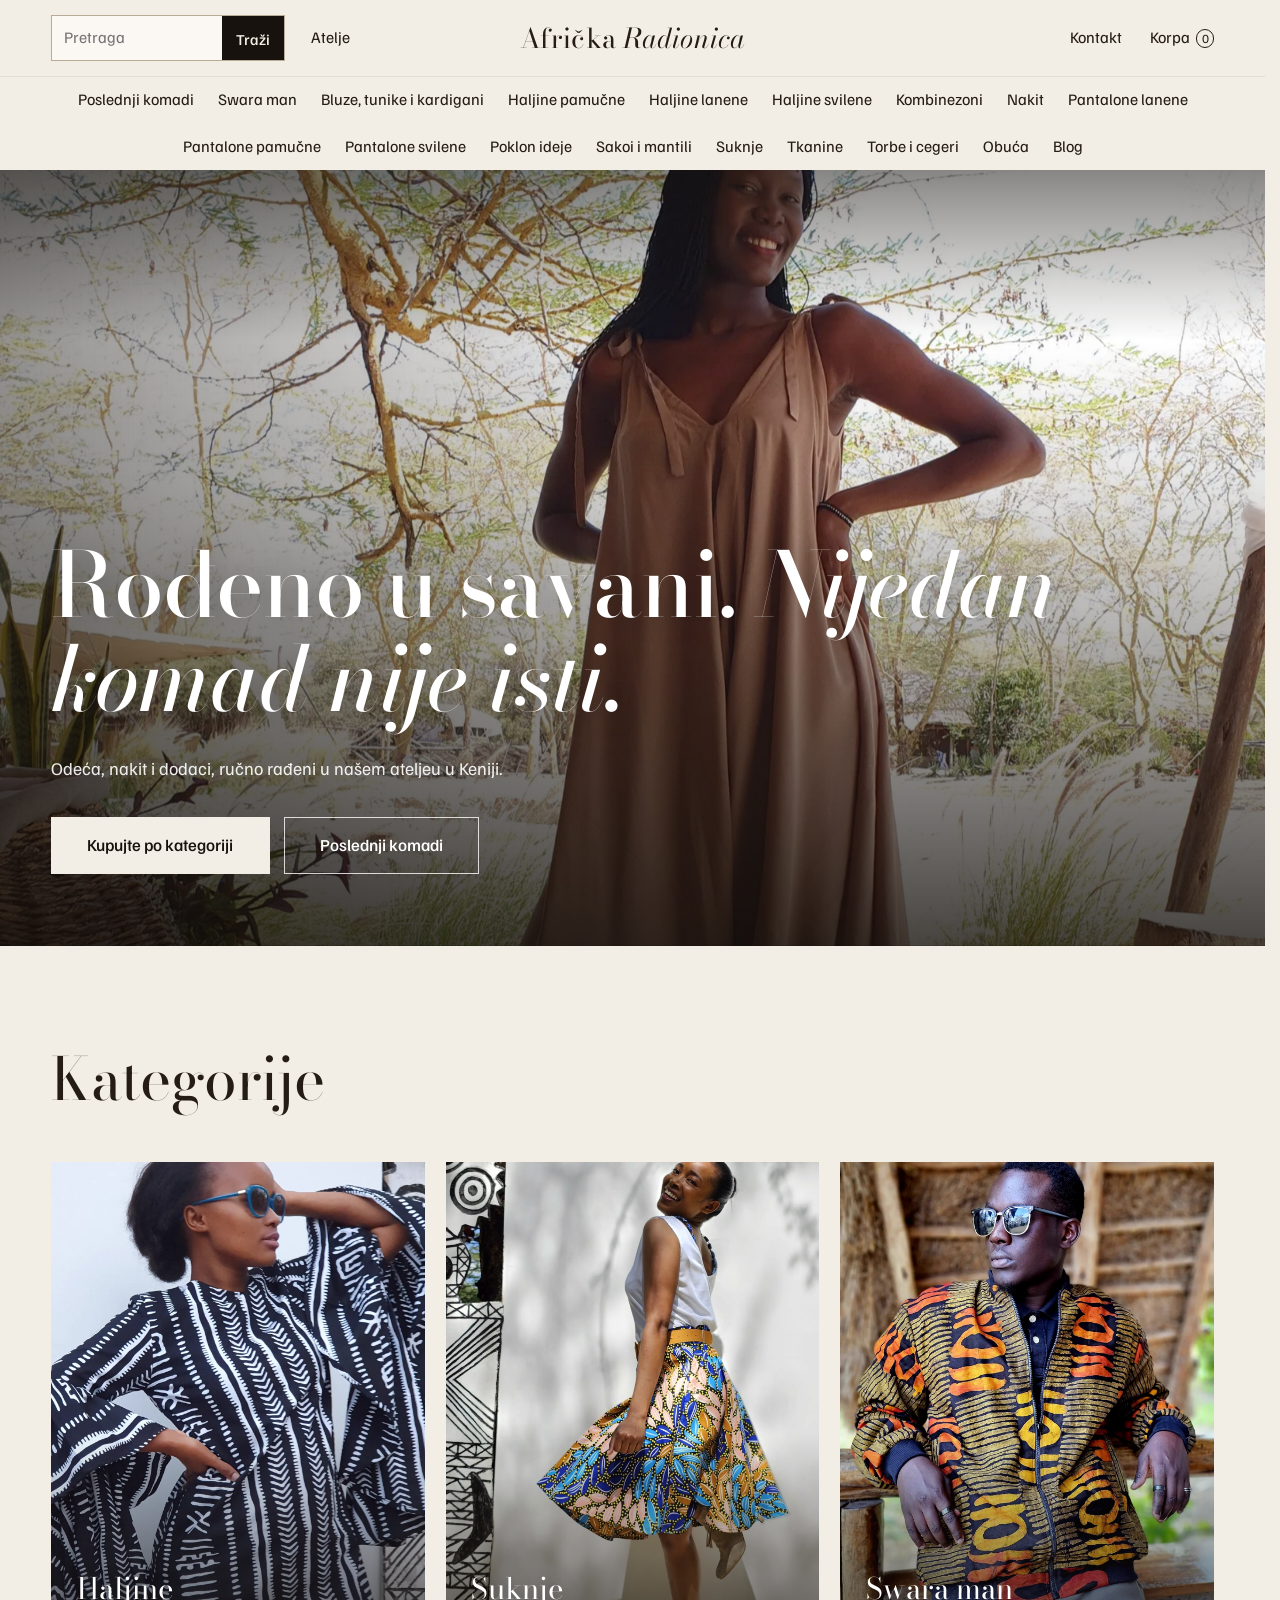
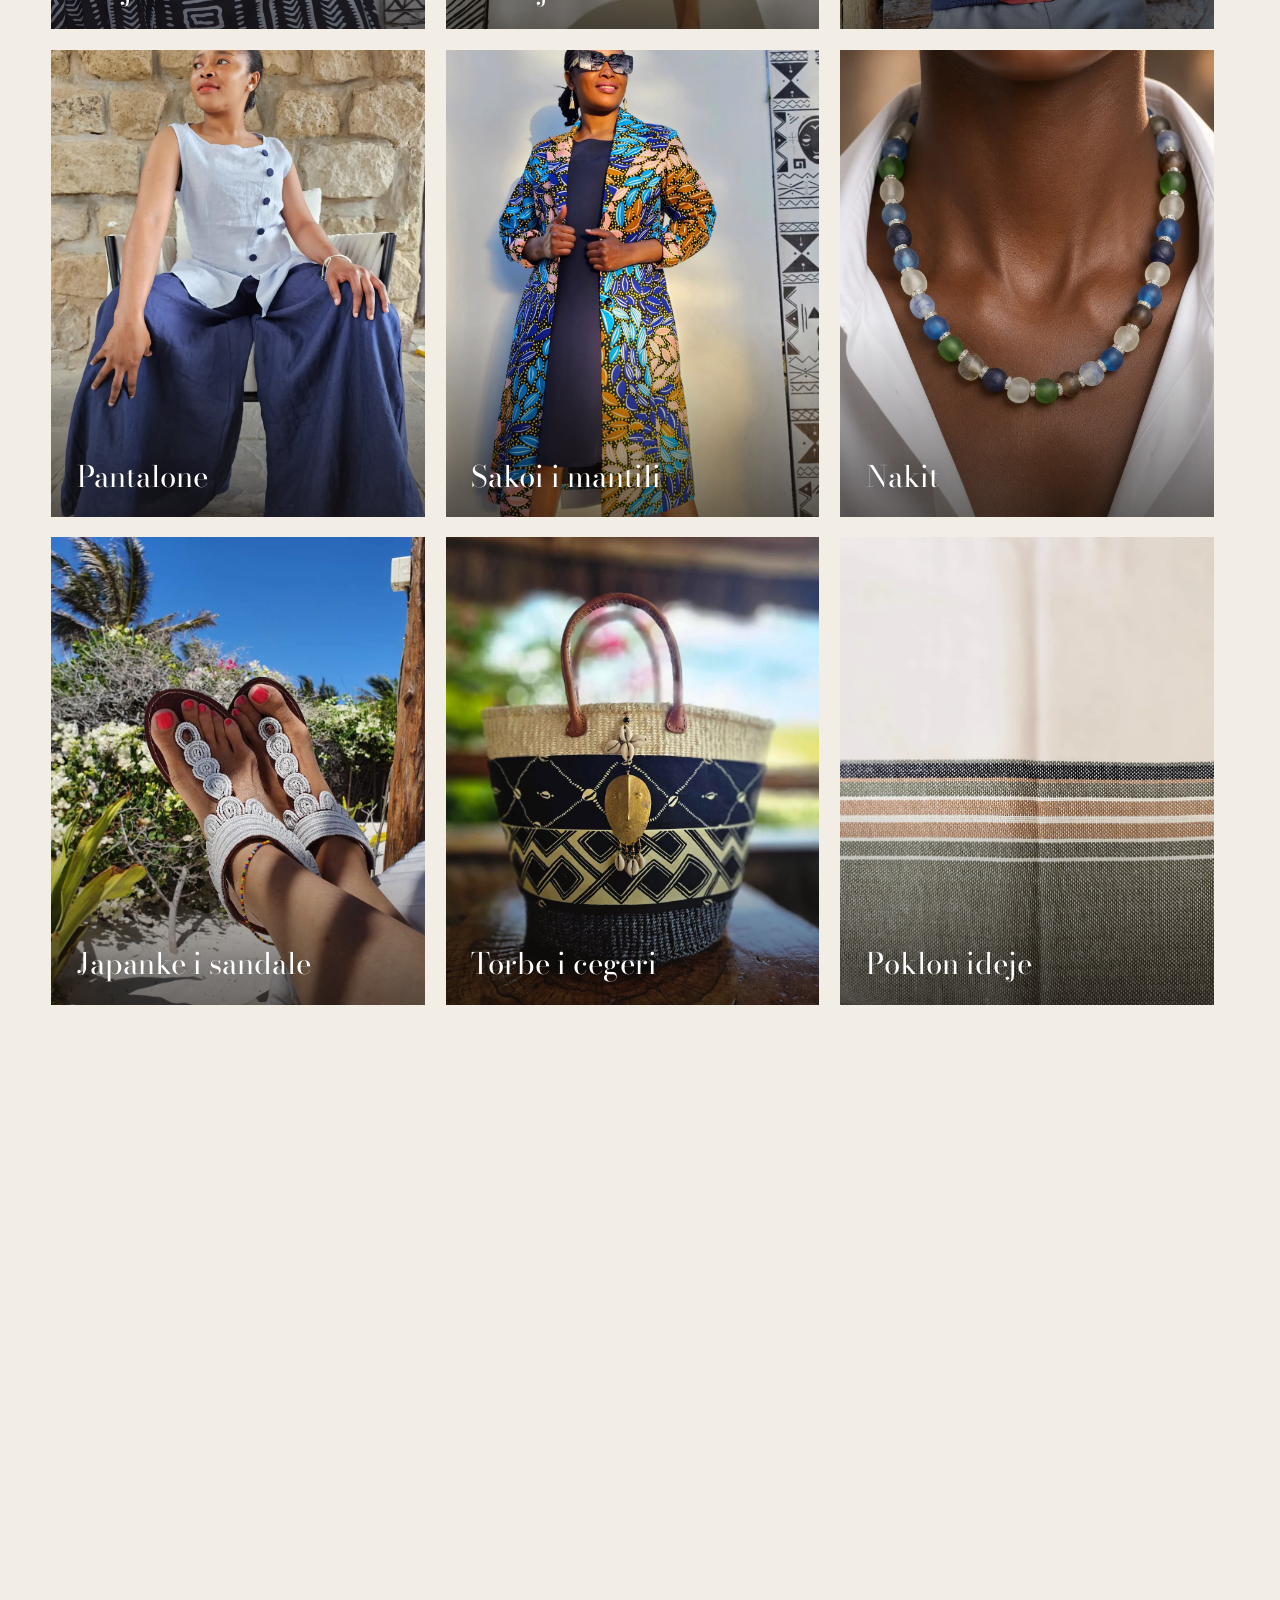
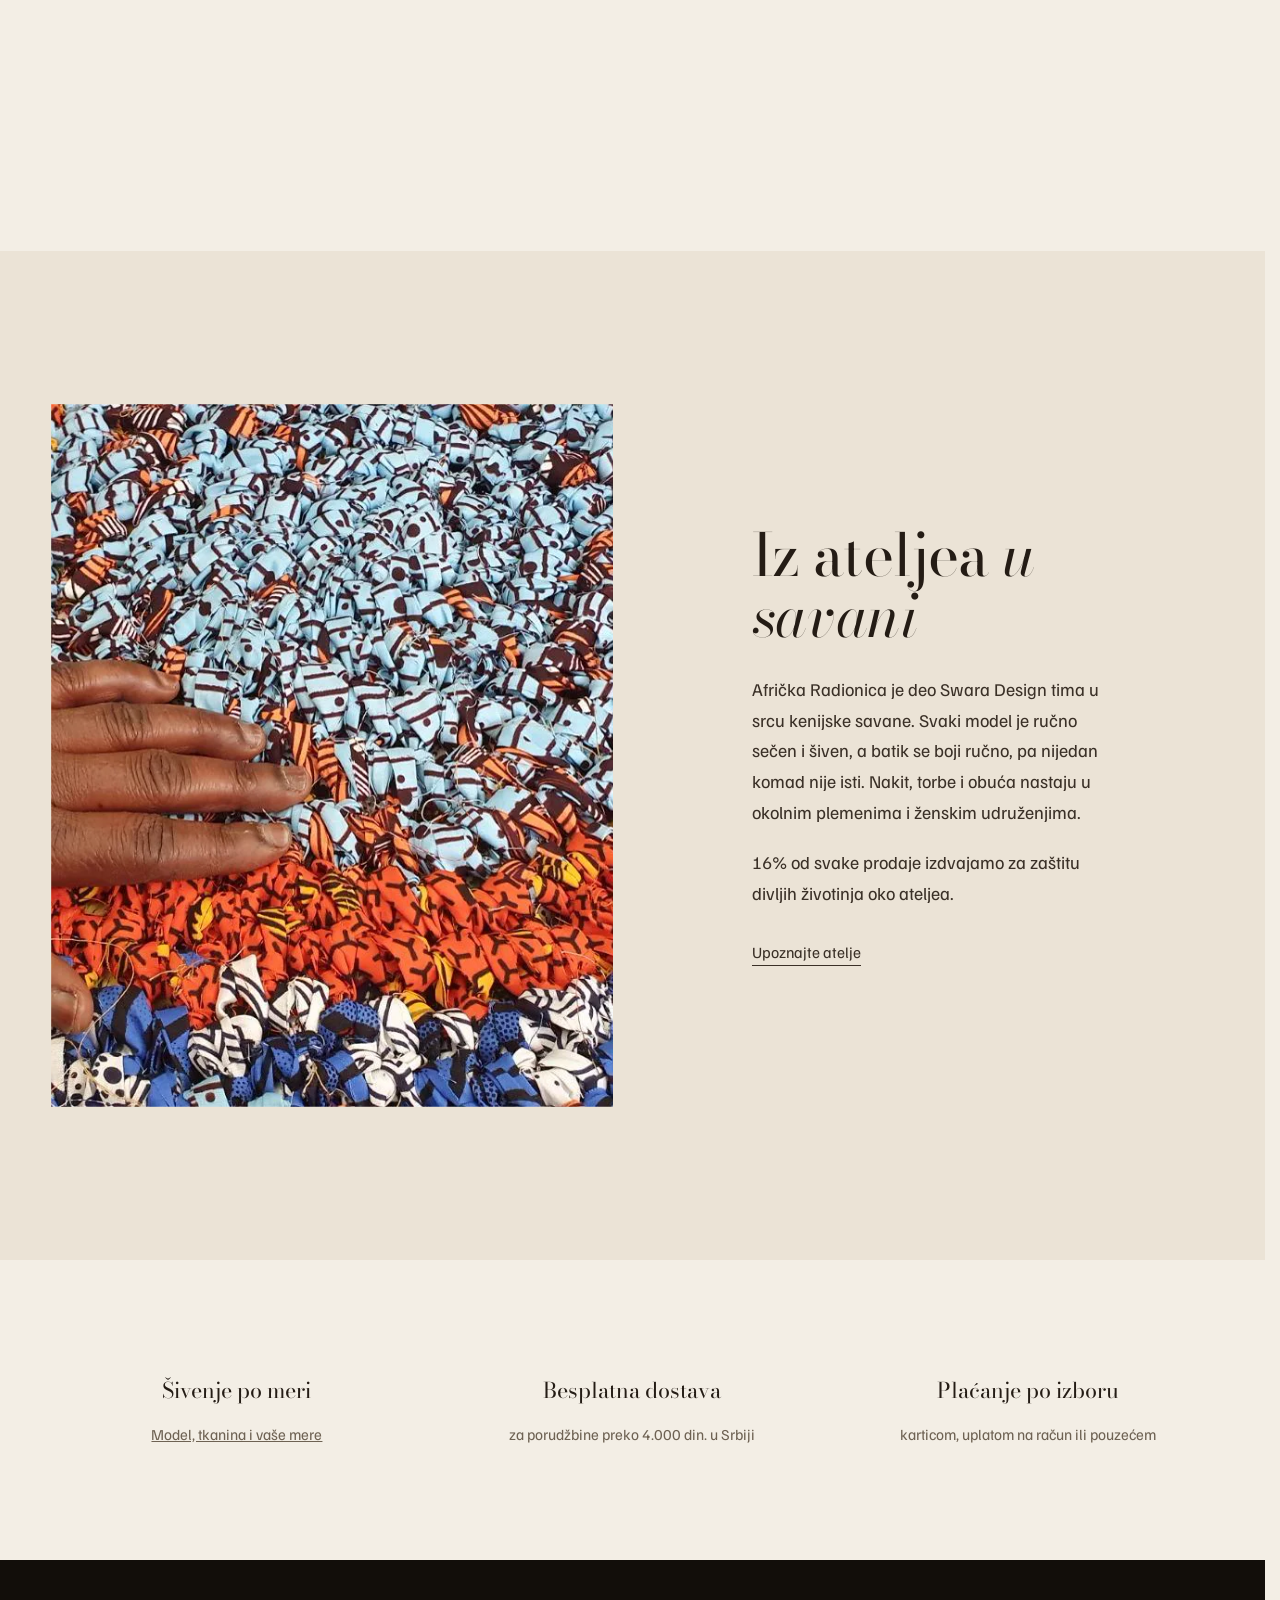
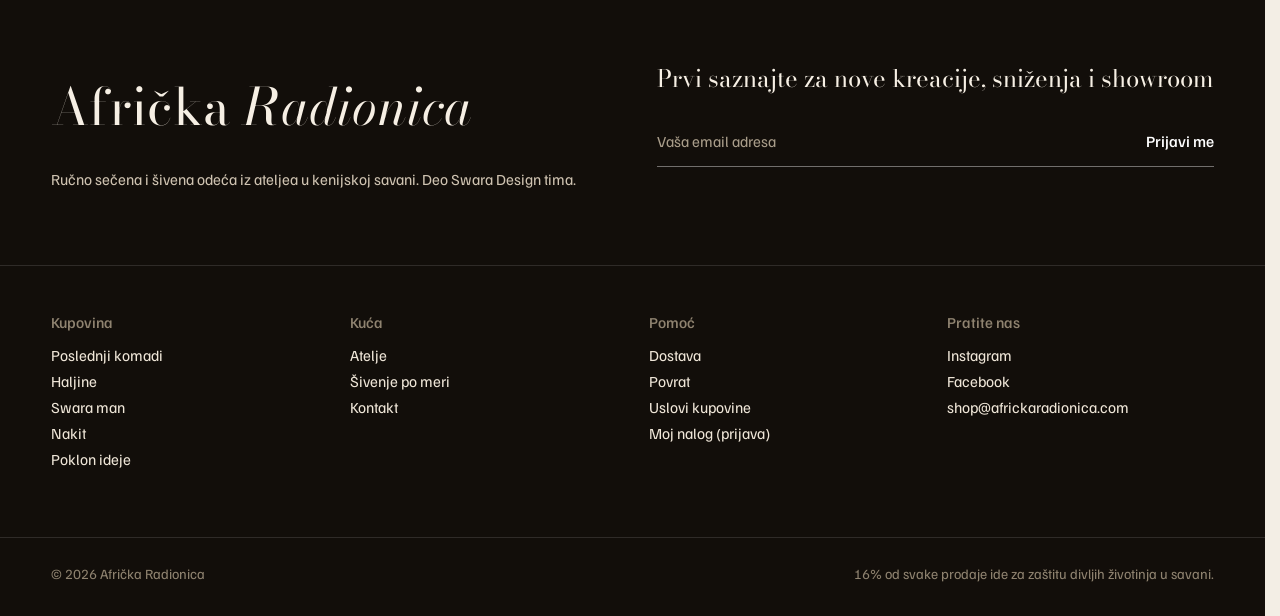
==== commit 3bb79a25: "Korpa: email obavezan, pouzeće samo kad je sve na stanju, inače uplata unapred" ====
--- a/index.html
+++ b/index.html
@@ -16,9 +16,9 @@
 <link rel="preconnect" href="https://fonts.gstatic.com" crossorigin>
 <link rel="stylesheet" href="https://fonts.googleapis.com/css2?family=Bodoni+Moda:ital,opsz,wght@0,6..96,400;0,6..96,500;1,6..96,400&family=Familjen+Grotesk:wght@400;500&display=swap">
 <script>document.documentElement.classList.add('js')</script>
-<link rel="stylesheet" href="css/site.css?v=c470bfda">
-<script src="js/katalog.js?v=c470bfda" defer></script>
-<script src="js/site.js?v=c470bfda" defer></script>
+<link rel="stylesheet" href="css/site.css?v=b9f41c31">
+<script src="js/katalog.js?v=b9f41c31" defer></script>
+<script src="js/site.js?v=b9f41c31" defer></script>
 </head>
 <body class="home">
 <a class="skip" href="#main">Preskoči na sadržaj</a>
--- a/css/site.css
+++ b/css/site.css
@@ -565,3 +565,4 @@
 .f input:focus,.f select:focus,.f textarea:focus{outline:2px solid var(--terra);outline-offset:0;border-color:var(--ebony)}
 .f label{font-size:1rem}
 @media (max-width:780px){.menu-btn{padding-left:40px}}
+.pay label[hidden],.pay p[hidden]{display:none}
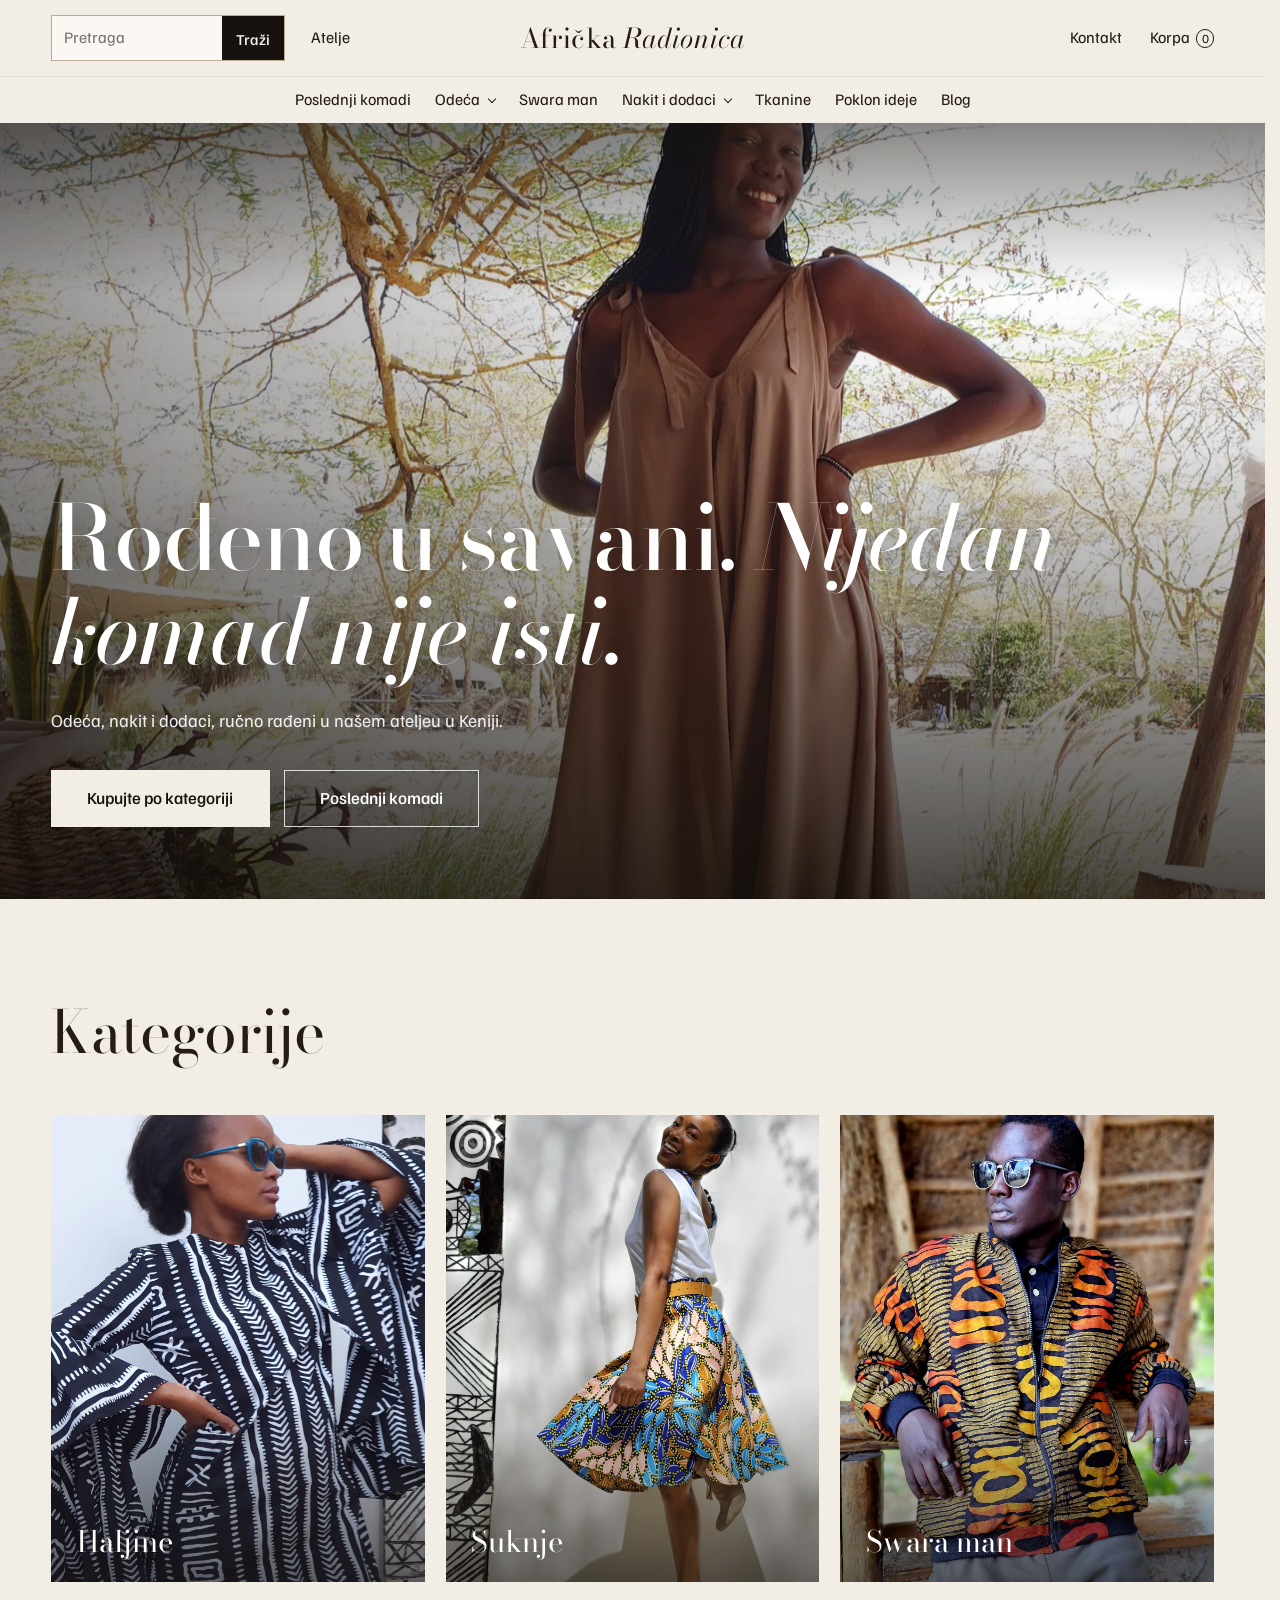
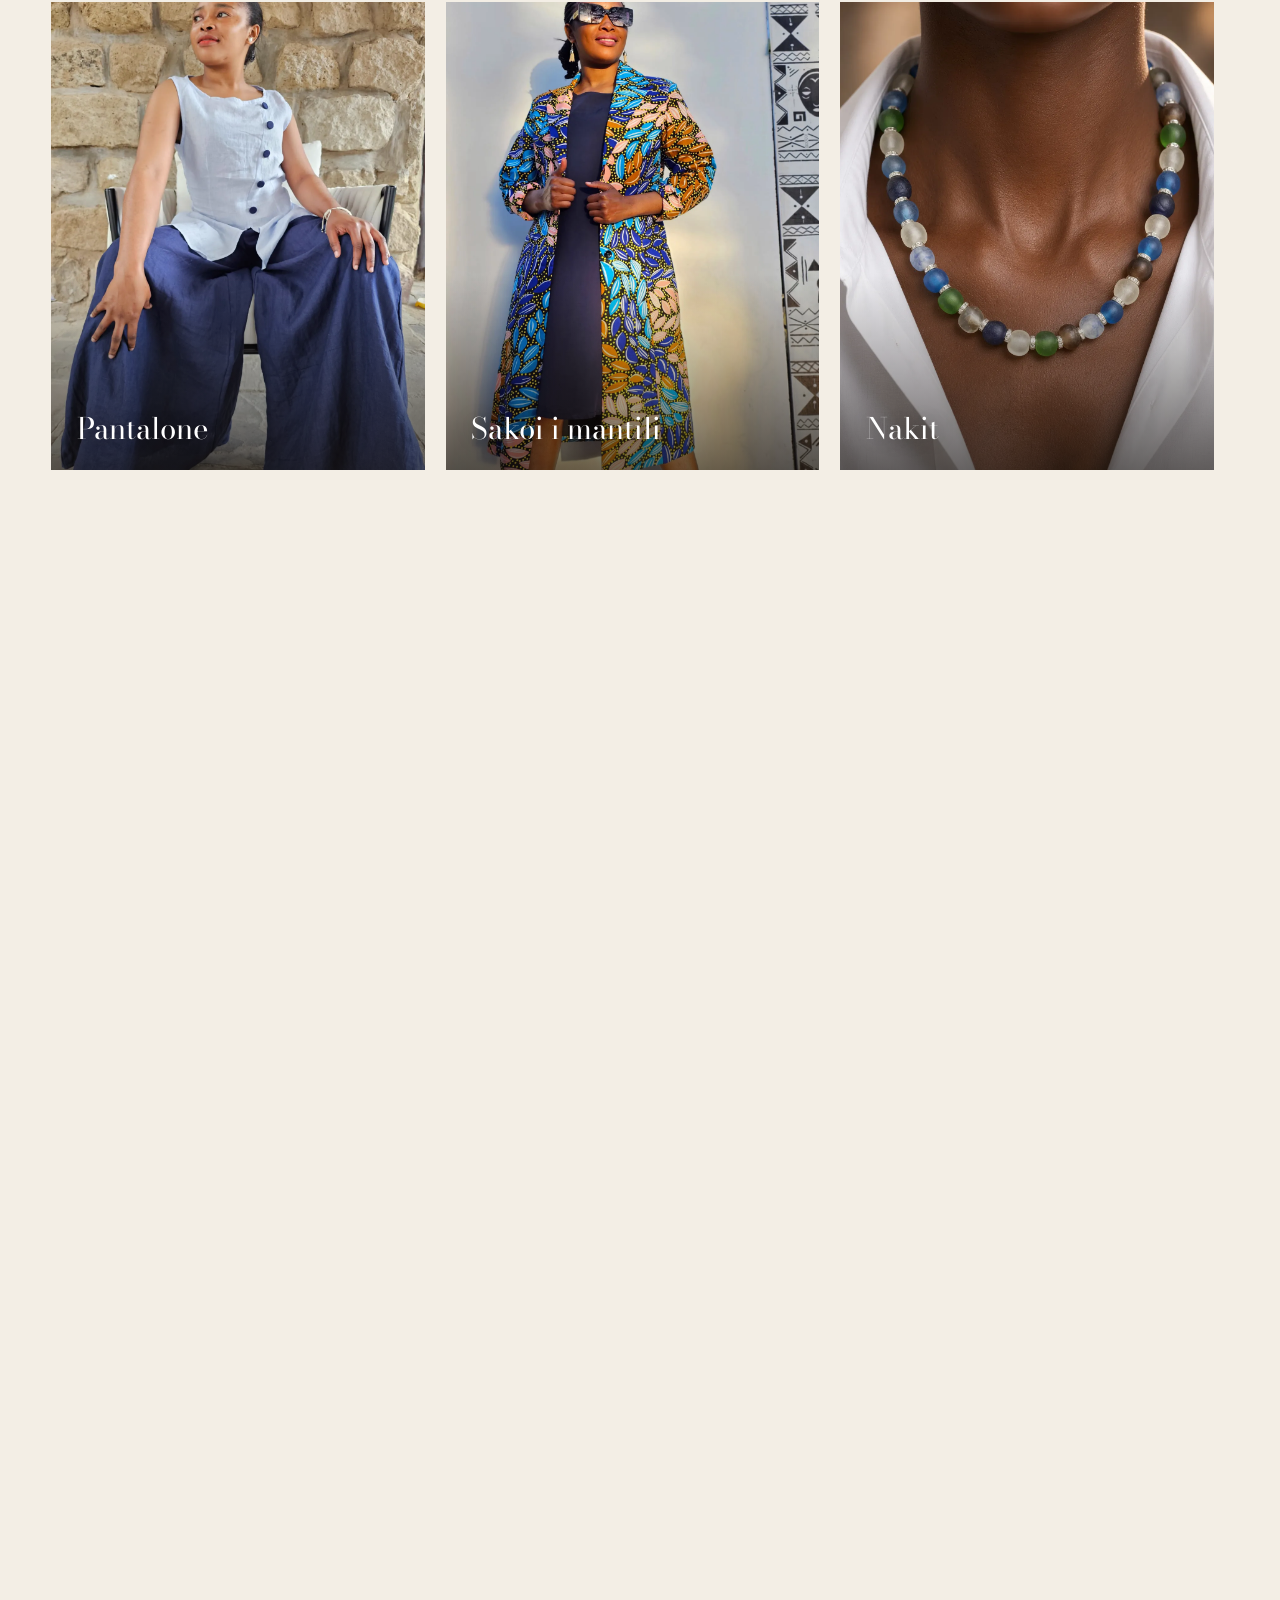
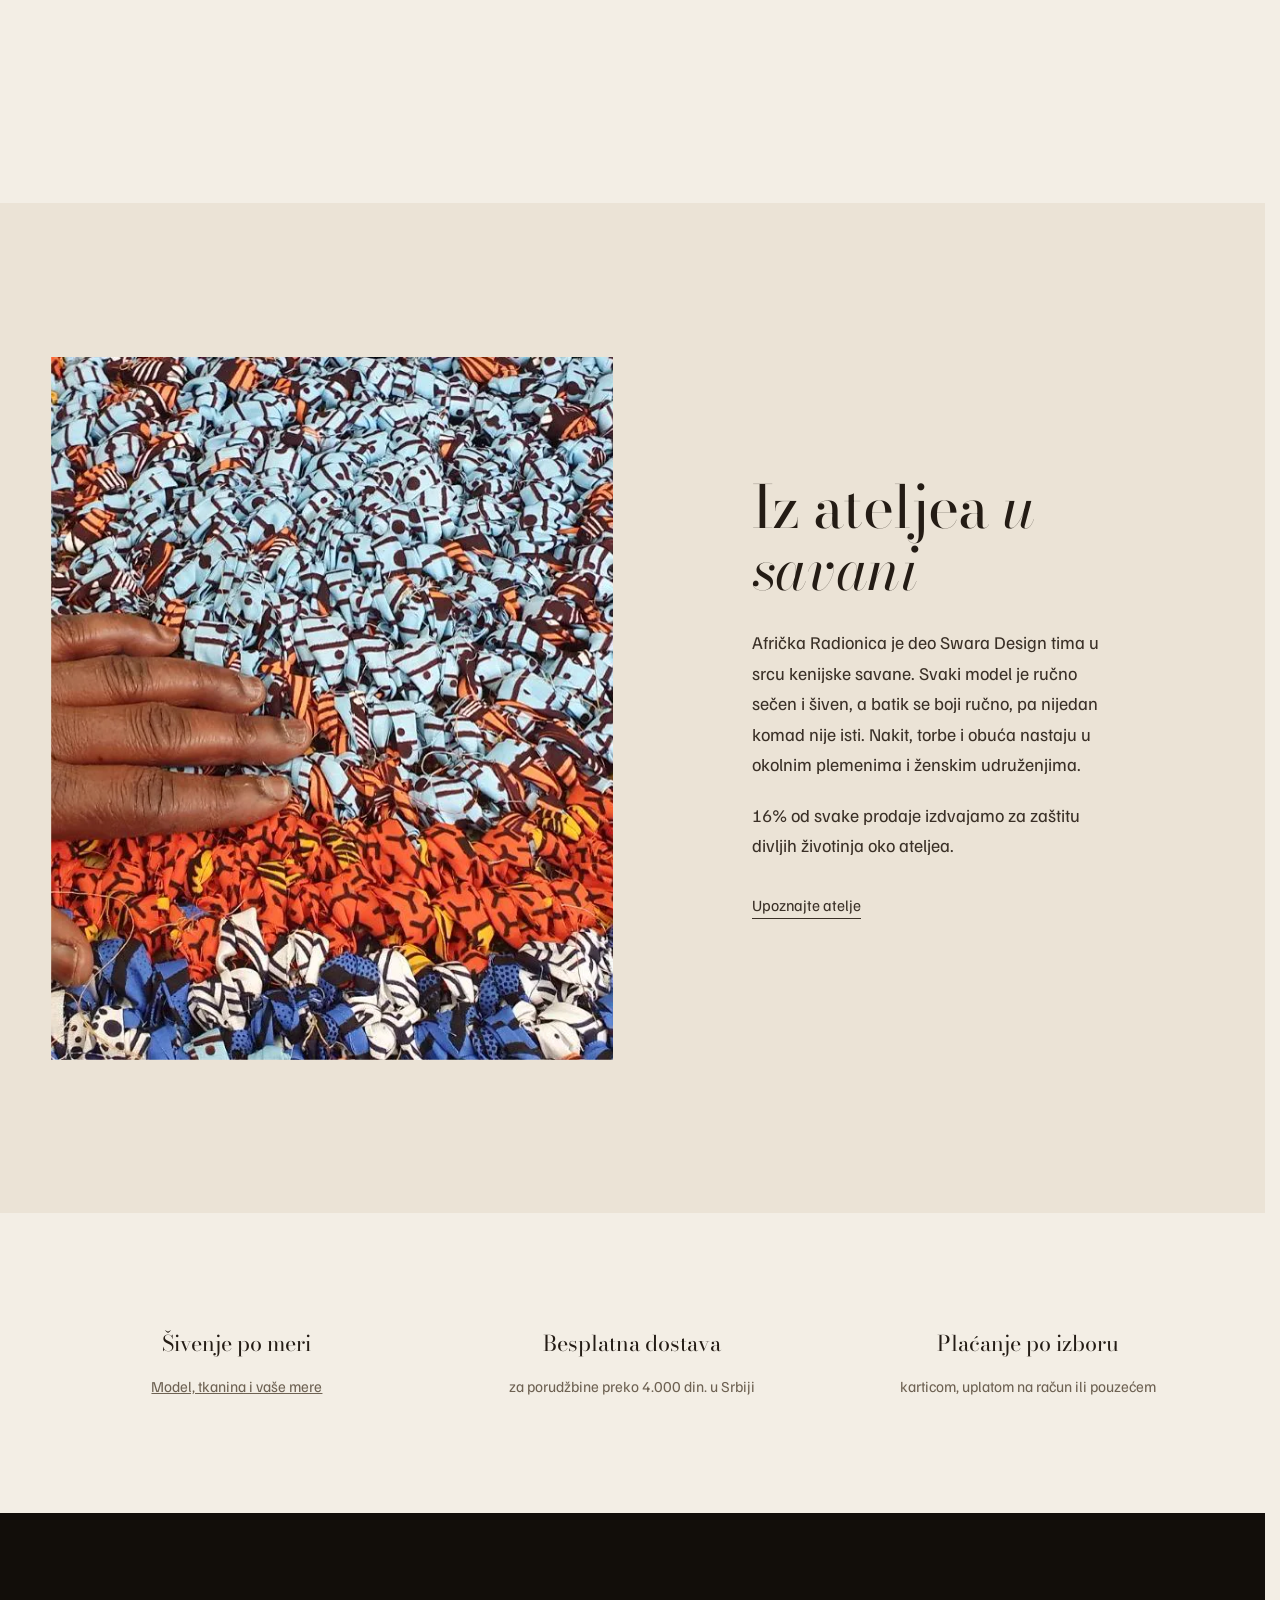
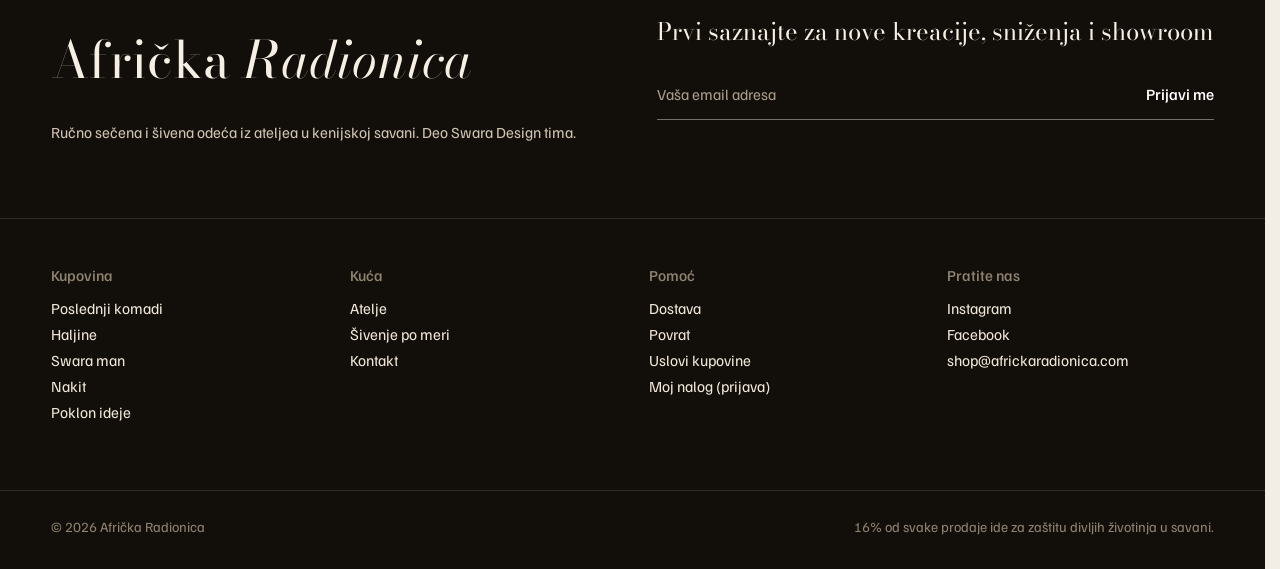
==== commit ed6e9a23: "Ugnežđen meni kategorija, Sve haljine i Sve pantalone" ====
--- a/index.html
+++ b/index.html
@@ -16,9 +16,9 @@
 <link rel="preconnect" href="https://fonts.gstatic.com" crossorigin>
 <link rel="stylesheet" href="https://fonts.googleapis.com/css2?family=Bodoni+Moda:ital,opsz,wght@0,6..96,400;0,6..96,500;1,6..96,400&family=Familjen+Grotesk:wght@400;500&display=swap">
 <script>document.documentElement.classList.add('js')</script>
-<link rel="stylesheet" href="css/site.css?v=b9f41c31">
-<script src="js/katalog.js?v=b9f41c31" defer></script>
-<script src="js/site.js?v=b9f41c31" defer></script>
+<link rel="stylesheet" href="css/site.css?v=28fdc37f">
+<script src="js/katalog.js?v=28fdc37f" defer></script>
+<script src="js/site.js?v=28fdc37f" defer></script>
 </head>
 <body class="home">
 <a class="skip" href="#main">Preskoči na sadržaj</a>
@@ -42,22 +42,27 @@
   <nav id="meni" class="cats" aria-label="Kategorije">
     <ul class="cats-main">
       <li><a href="kategorija.html?k=poslednji-komadi">Poslednji komadi</a></li>
+      <li class="grp">
+        <button type="button" class="grp-btn" aria-expanded="false" aria-controls="g-odeca">Odeća</button>
+        <div class="mega" id="g-odeca">
+          <div class="mega-in">
+            <div><p class="mega-h">Haljine</p><ul><li><a href="kategorija.html?k=haljine">Sve haljine</a></li><li><a href="kategorija.html?k=haljine-pamucne">Pamučne</a></li><li><a href="kategorija.html?k=haljine-lanene">Lanene</a></li><li><a href="kategorija.html?k=haljine-svilene">Svilene</a></li></ul></div>
+            <div><p class="mega-h">Pantalone</p><ul><li><a href="kategorija.html?k=pantalone">Sve pantalone</a></li><li><a href="kategorija.html?k=pantalone-lanene">Lanene</a></li><li><a href="kategorija.html?k=pantalone-pamucne">Pamučne</a></li><li><a href="kategorija.html?k=pantalone-svilene">Svilene</a></li></ul></div>
+            <div><p class="mega-h">Ostala odeća</p><ul><li><a href="kategorija.html?k=bluze-tunike-kardigani">Bluze, tunike i kardigani</a></li><li><a href="kategorija.html?k=suknje">Suknje</a></li><li><a href="kategorija.html?k=kombinezoni">Kombinezoni</a></li><li><a href="kategorija.html?k=sakoi-mantili">Sakoi i mantili</a></li></ul></div>
+          </div>
+        </div>
+      </li>
       <li><a href="kategorija.html?k=swara-man">Swara man</a></li>
-      <li><a href="kategorija.html?k=bluze-tunike-kardigani">Bluze, tunike i kardigani</a></li>
-      <li><a href="kategorija.html?k=haljine-pamucne">Haljine pamučne</a></li>
-      <li><a href="kategorija.html?k=haljine-lanene">Haljine lanene</a></li>
-      <li><a href="kategorija.html?k=haljine-svilene">Haljine svilene</a></li>
-      <li><a href="kategorija.html?k=kombinezoni">Kombinezoni</a></li>
-      <li><a href="kategorija.html?k=nakit">Nakit</a></li>
-      <li><a href="kategorija.html?k=pantalone-lanene">Pantalone lanene</a></li>
-      <li><a href="kategorija.html?k=pantalone-pamucne">Pantalone pamučne</a></li>
-      <li><a href="kategorija.html?k=pantalone-svilene">Pantalone svilene</a></li>
+      <li class="grp">
+        <button type="button" class="grp-btn" aria-expanded="false" aria-controls="g-dodaci">Nakit i dodaci</button>
+        <div class="mega" id="g-dodaci">
+          <div class="mega-in mega-1">
+            <div><ul><li><a href="kategorija.html?k=nakit">Nakit</a></li><li><a href="kategorija.html?k=torbe-cegeri">Torbe i cegeri</a></li><li><a href="kategorija.html?k=obuca">Obuća</a></li></ul></div>
+          </div>
+        </div>
+      </li>
+      <li><a href="kategorija.html?k=tkanine">Tkanine</a></li>
       <li><a href="kategorija.html?k=poklon-ideje">Poklon ideje</a></li>
-      <li><a href="kategorija.html?k=sakoi-mantili">Sakoi i mantili</a></li>
-      <li><a href="kategorija.html?k=suknje">Suknje</a></li>
-      <li><a href="kategorija.html?k=tkanine">Tkanine</a></li>
-      <li><a href="kategorija.html?k=torbe-cegeri">Torbe i cegeri</a></li>
-      <li><a href="kategorija.html?k=obuca">Obuća</a></li>
       <li><a href="https://www.africkaradionica.com/blog">Blog</a></li>
     </ul>
     <ul class="cats-mob">
--- a/css/site.css
+++ b/css/site.css
@@ -566,3 +566,31 @@
 .f label{font-size:1rem}
 @media (max-width:780px){.menu-btn{padding-left:40px}}
 .pay label[hidden],.pay p[hidden]{display:none}
+
+/* Ugnežđen meni kategorija, kao Zara (korisnik 18.11.): Odeća i Nakit i dodaci otvaraju panel */
+@media (min-width:781px){.cats{position:relative}}
+.grp-btn{display:inline-block;padding:13px 0 12px;font:400 1rem/1.2 var(--sans);color:inherit;border:0;border-bottom:1px solid transparent;background:none;cursor:pointer}
+.grp-btn::after{content:"";display:inline-block;width:6px;height:6px;border-right:1.5px solid currentColor;border-bottom:1.5px solid currentColor;transform:translateY(-3px) rotate(45deg);margin-left:9px;transition:transform .25s}
+.grp.open .grp-btn::after{transform:translateY(1px) rotate(225deg)}
+.grp-btn:hover,.grp.open .grp-btn,.grp-btn.has-current{border-bottom-color:currentColor}
+.grp-btn.has-current{font-weight:500}
+.mega{display:none;position:absolute;left:0;right:0;top:100%;background:var(--ivory);color:var(--ink);border-top:1px solid var(--line);border-bottom:1px solid var(--line);box-shadow:0 24px 40px -30px rgba(23,18,13,.45);z-index:60}
+.grp.open .mega{display:block}
+.mega-in{max-width:1000px;margin:0 auto;padding:26px var(--gut) 30px;display:grid;grid-template-columns:repeat(3,minmax(0,1fr));gap:40px}
+.mega-in.mega-1{grid-template-columns:minmax(0,260px);justify-content:center}
+.mega-h{font-weight:600;font-size:1rem;margin:0 0 8px;color:var(--ink)}
+.mega ul{list-style:none;margin:0;padding:0}
+.mega a{display:block;padding:7px 0;text-decoration:none;font-size:1rem}
+.mega a:hover,.mega a[aria-current="page"]{text-decoration:underline;text-underline-offset:4px}
+.mega a[aria-current="page"]{font-weight:600}
+@media (max-width:780px){
+  .cats-main > li{border-bottom:1px solid var(--line)}
+  .cats-main > li > a{border-bottom:0}
+  .grp-btn{display:flex;justify-content:space-between;align-items:center;width:100%;padding:14px 0;font-size:1.05rem;border:0;text-align:left}
+  .grp-btn::after{width:8px;height:8px;margin-right:6px}
+  .mega{position:static;border:0;box-shadow:none;background:none}
+  .mega-in,.mega-in.mega-1{display:block;padding:0 0 10px 16px}
+  .mega-in > div + div{margin-top:10px}
+  .mega-h{font-size:.95rem;color:var(--muted);margin:4px 0 2px}
+  .mega a{padding:10px 0;font-size:1.02rem}
+}
